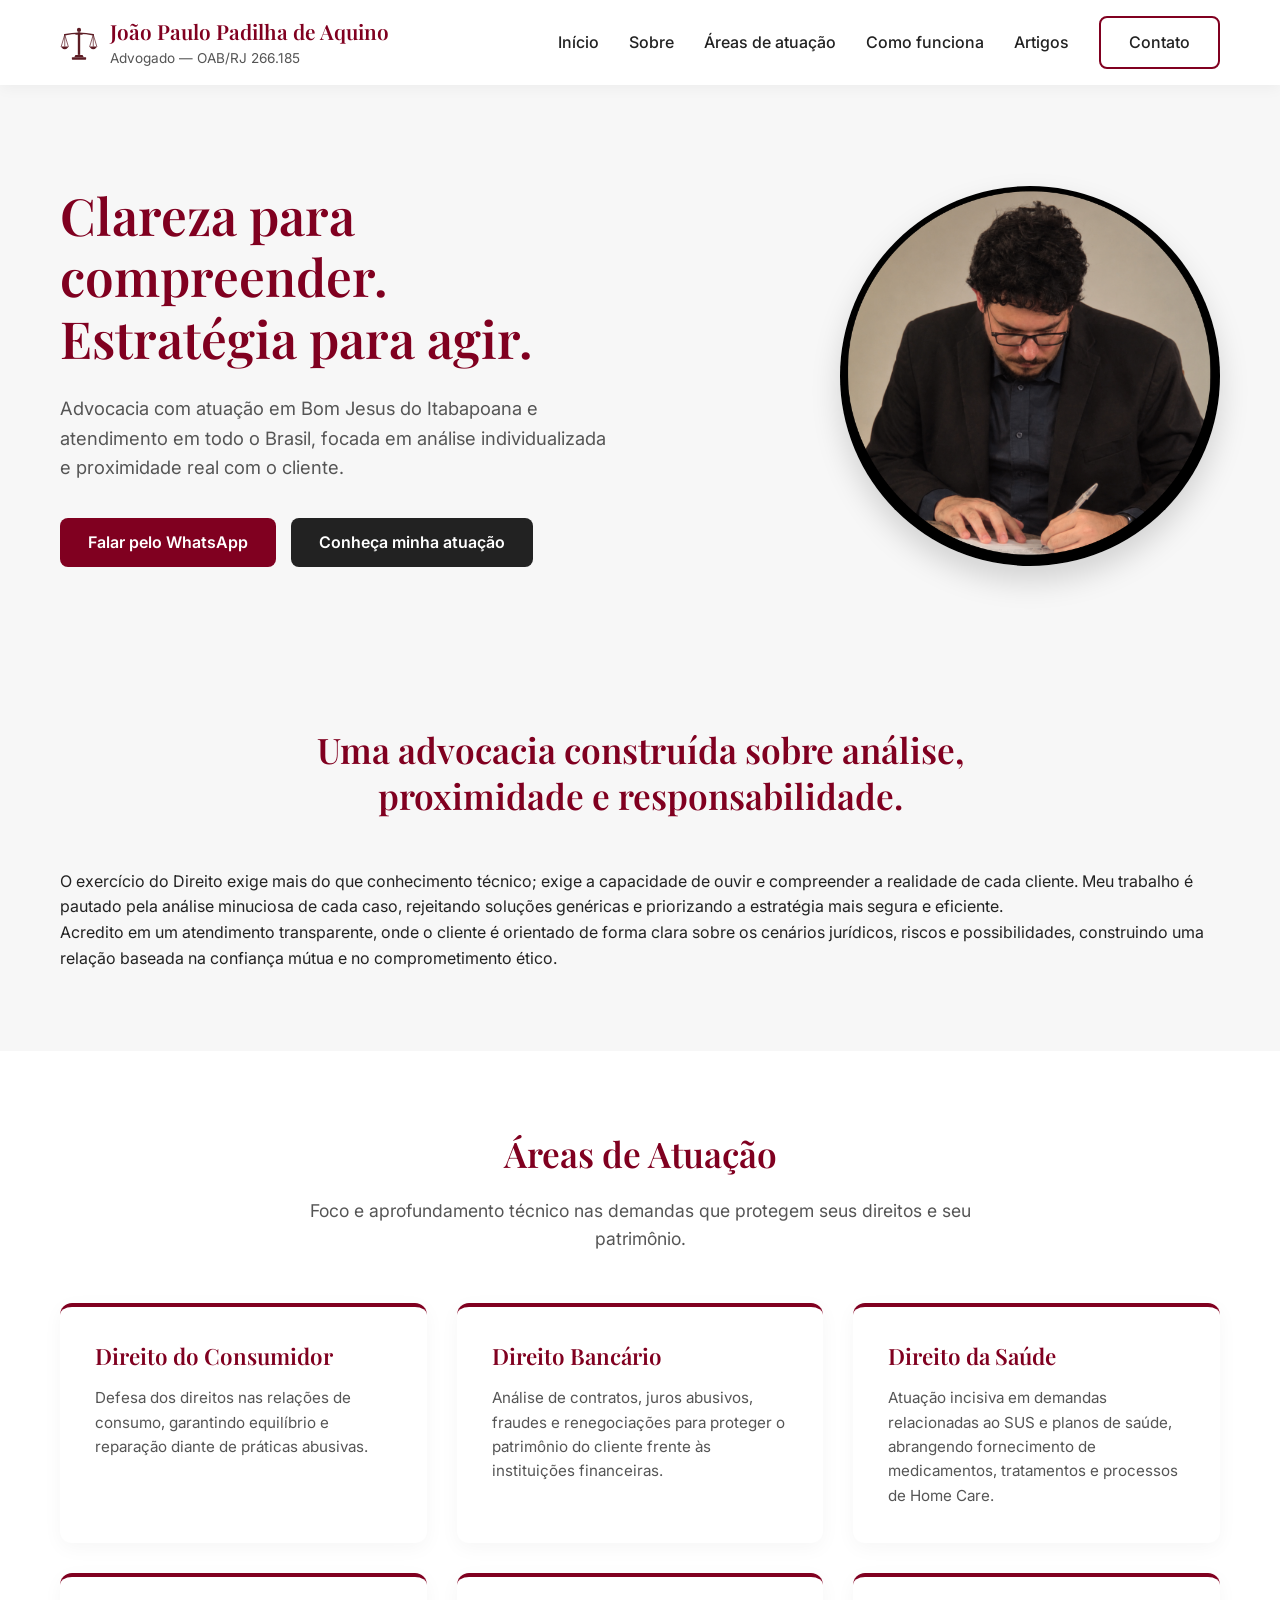
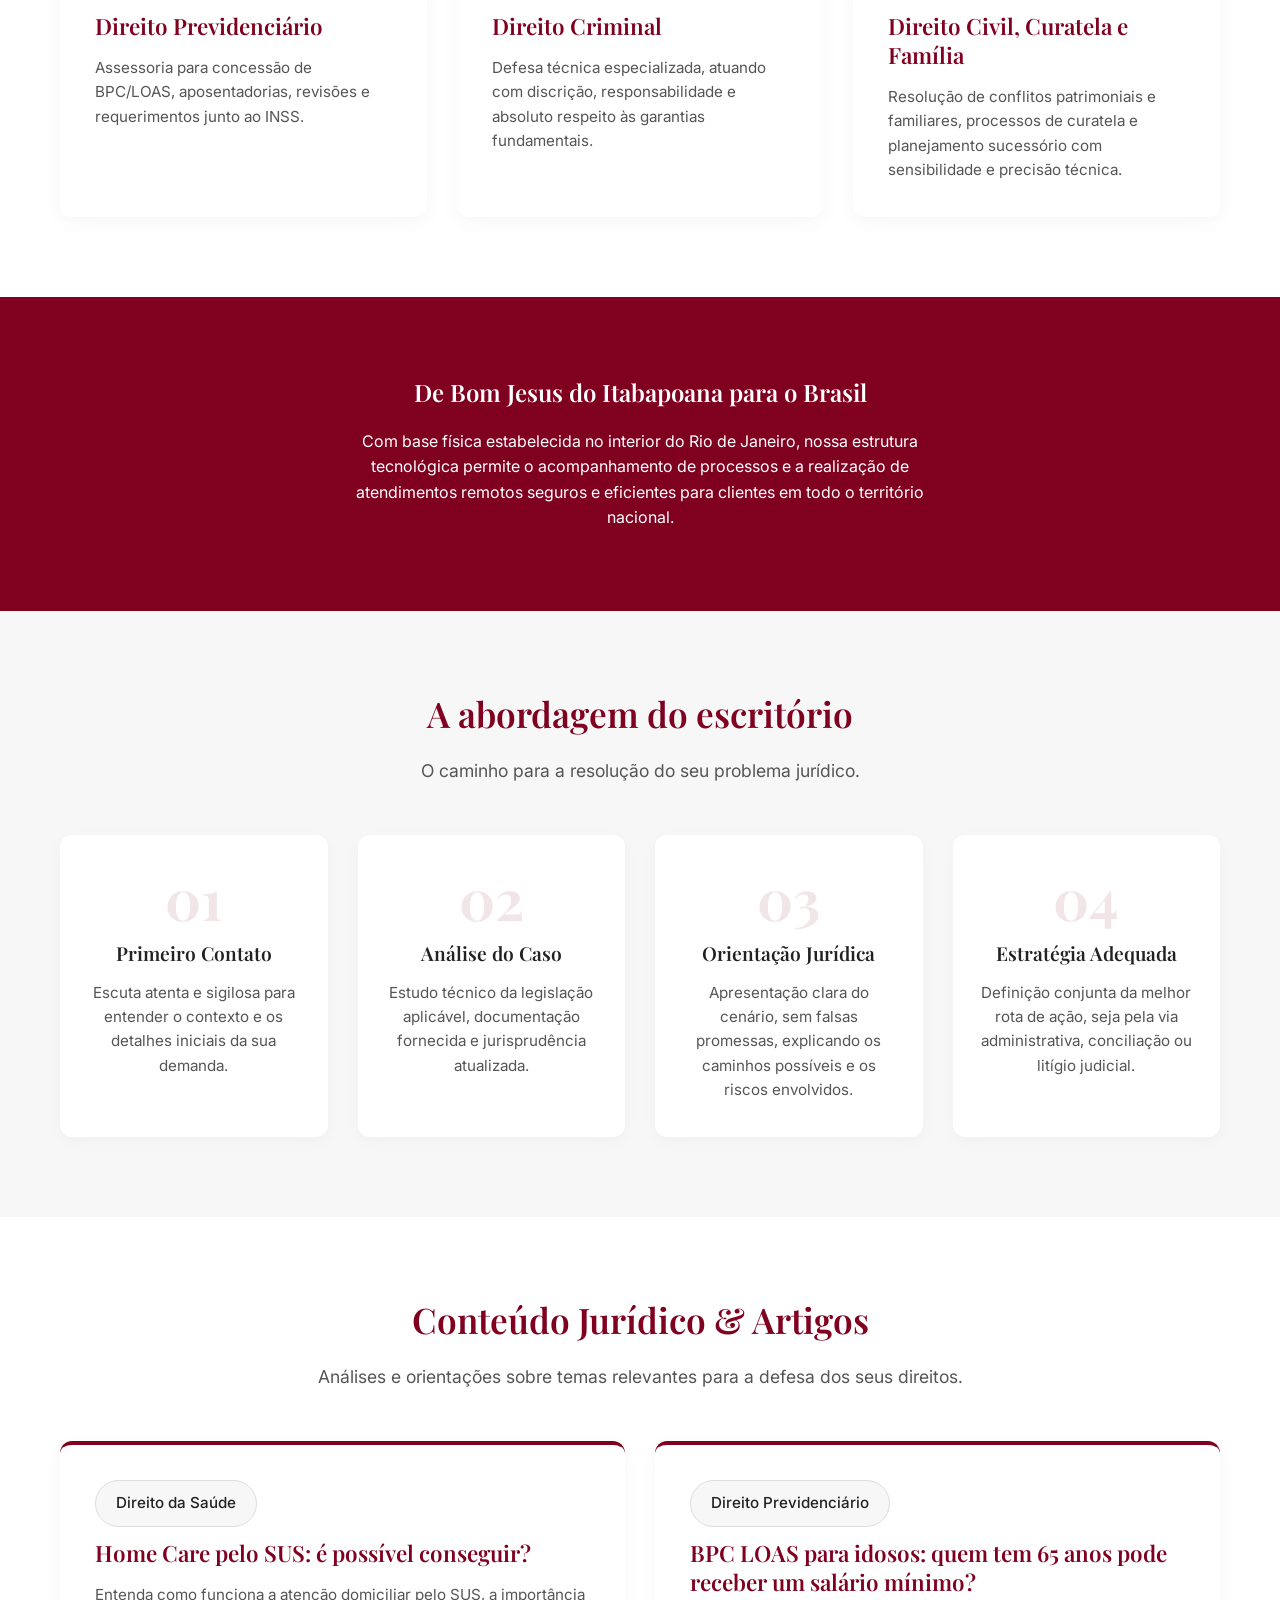
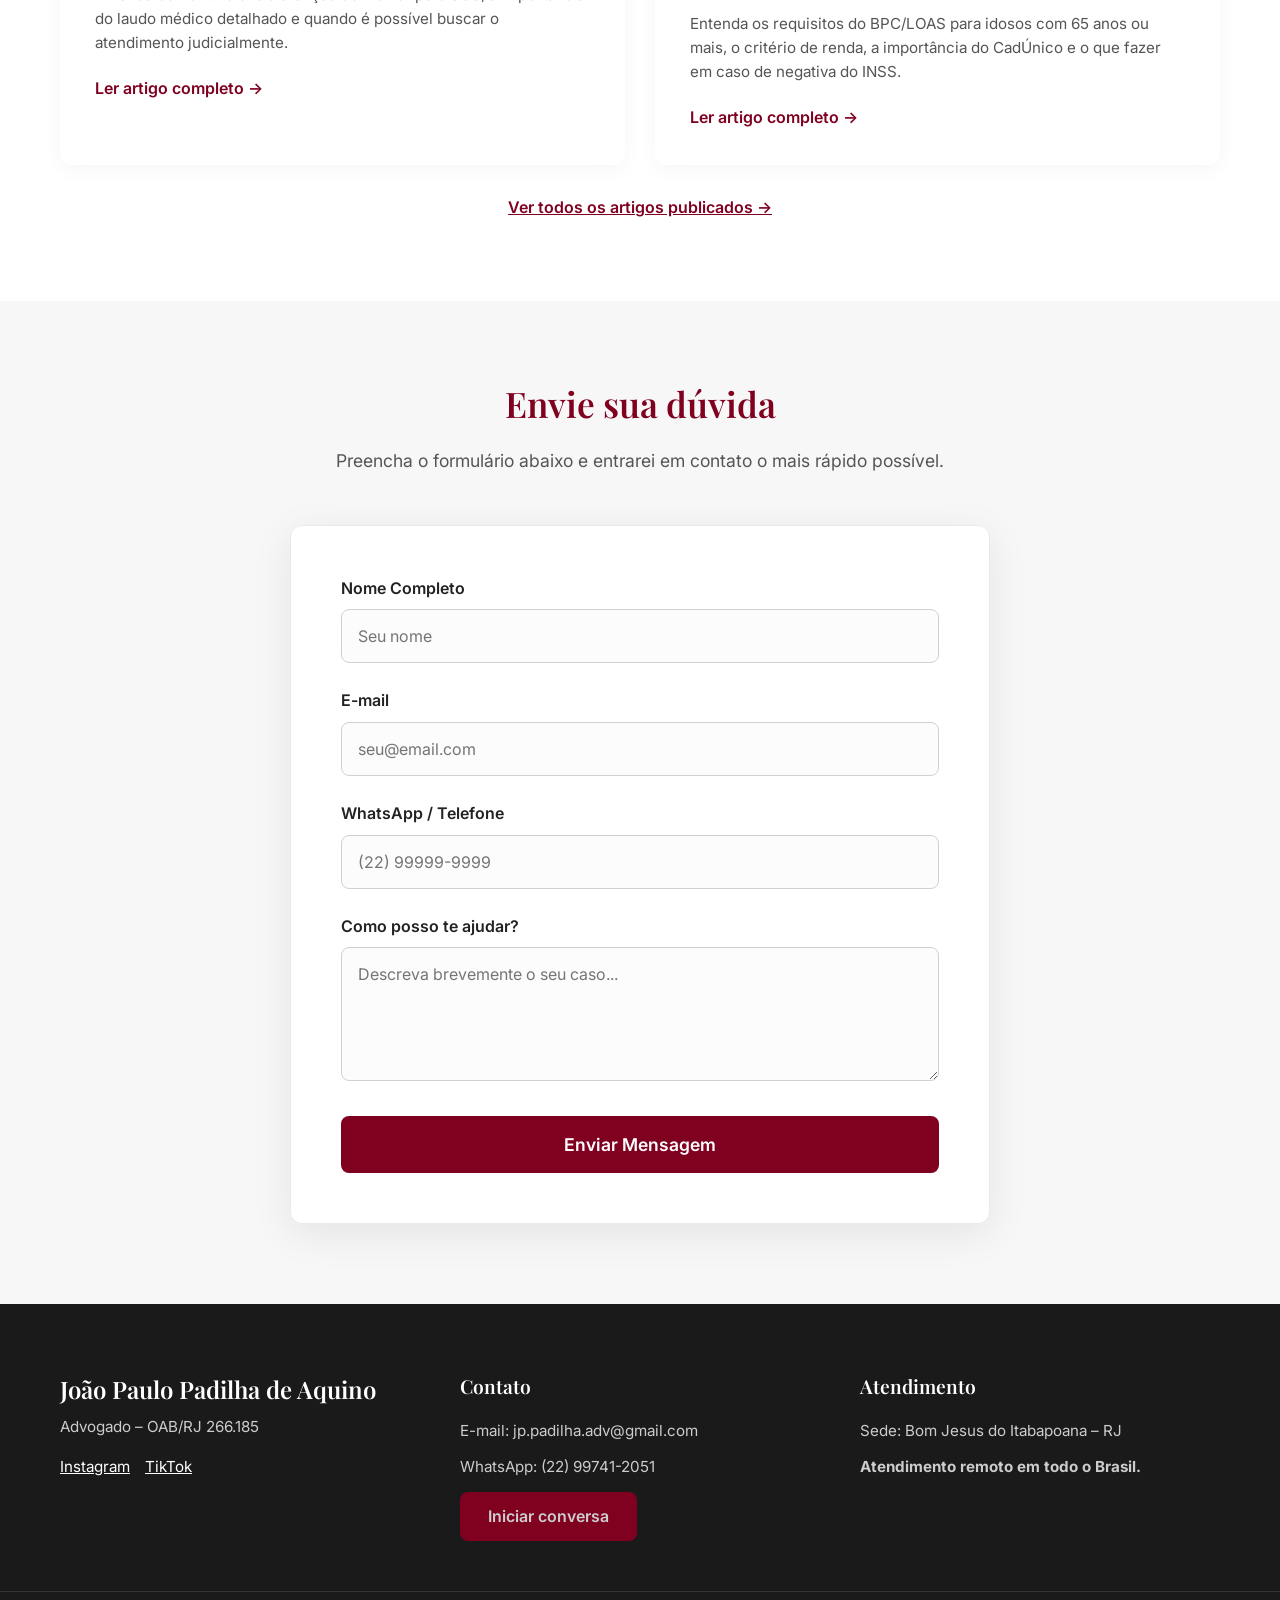
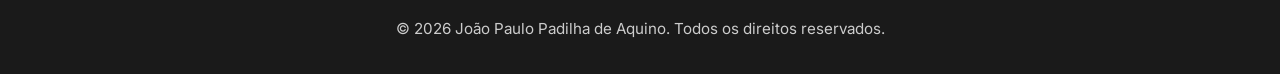
==== index.html @ f13b82f5 "Update index.html" ====
<!DOCTYPE html>
<html lang="pt-BR">
<head>
    <meta charset="UTF-8">
    <meta name="viewport" content="width=device-width, initial-scale=1.0">
    
    <!-- SEO Básico -->
    <title>João Paulo Padilha de Aquino | Advogado em Bom Jesus do Itabapoana - RJ</title>
    
    <!-- Favicon (O ícone da aba do navegador) -->
    <link rel="icon" type="image/svg+xml" href="assets/logo-balanca-svg.svg">
    
    <meta name="description" content="Advocacia especializada em Direito do Consumidor, Bancário, Saúde, Criminal, Previdenciário e Civil. Atendimento em Bom Jesus do Itabapoana e em todo o Brasil.">
    <meta name="keywords" content="advogado Bom Jesus do Itabapoana, advogado BPC LOAS, advogado direito bancário, advogado home care, advogado criminal">
    
    <!-- Open Graph (Redes Sociais e WhatsApp) -->
    <meta property="og:title" content="João Paulo Padilha de Aquino | Advocacia Estratégica">
    <meta property="og:description" content="Análise individualizada e atendimento próximo. Atuação presencial e remota em todo o Brasil.">
    <meta property="og:type" content="website">
    <meta property="og:url" content="https://joaopaulopadilha.adv.br/">
    
    <!-- Canonical -->
    <link rel="canonical" href="https://joaopaulopadilha.adv.br/">

    <!-- Fontes do Google -->
    <link rel="preconnect" href="https://fonts.googleapis.com">
    <link rel="preconnect" href="https://fonts.gstatic.com" crossorigin>
    <link href="https://fonts.googleapis.com/css2?family=Inter:wght@300;400;600&family=Playfair+Display:ital,wght@0,400;0,600;1,400&display=swap" rel="stylesheet">
    
    <!-- CSS -->
    <link rel="stylesheet" href="style.css">

    <!-- Schema.org para SEO Local/Profissional -->
    <script type="application/ld+json">
    {
      "@context": "https://schema.org",
      "@type": "LegalService",
      "name": "João Paulo Padilha de Aquino - Advogado",
      "image": "https://joaopaulopadilha.adv.br/assets/foto-perfil.png",
      "@id": "",
      "url": "https://joaopaulopadilha.adv.br",
      "telephone": "+5522997412051",
      "address": {
        "@type": "PostalAddress",
        "addressLocality": "Bom Jesus do Itabapoana",
        "addressRegion": "RJ",
        "addressCountry": "BR"
      }
    }
    </script>
</head>
<body>

    <!-- CABEÇALHO -->
    <header class="header">
        <div class="container header-content">
            <!-- Logotipo e Nome -->
            <div class="brand" style="display: flex; align-items: center; gap: 12px;">
                <img src="assets/logo-balanca-svg.svg" alt="Logotipo Balança da Justiça" width="38" height="38">
                <div style="display: flex; flex-direction: column;">
                    <span class="brand-name">João Paulo Padilha de Aquino</span>
                    <span class="brand-title">Advogado &mdash; OAB/RJ 266.185</span>
                </div>
            </div>
            
            <button class="menu-toggle" aria-label="Abrir menu">
                <span></span><span></span><span></span>
            </button>

            <nav class="nav-menu">
                <ul>
                    <li><a href="#inicio">Início</a></li>
                    <li><a href="#sobre">Sobre</a></li>
                    <li><a href="#atuacao">Áreas de atuação</a></li>
                    <li><a href="#como-ajudar">Como funciona</a></li>
                    <li><a href="#conteudo">Artigos</a></li>
                    <li><a href="#fale-conosco" class="btn-outline">Contato</a></li>
                </ul>
            </nav>
        </div>
    </header>

    <!-- HERO (Início) -->
    <section id="inicio" class="hero">
        <div class="container hero-container">
            <div class="hero-text">
                <h1>Clareza para compreender.<br>Estratégia para agir.</h1>
                <p>Advocacia com atuação em Bom Jesus do Itabapoana e atendimento em todo o Brasil, focada em análise individualizada e proximidade real com o cliente.</p>
                <div class="hero-buttons">
                    <a href="https://wa.me/5522997412051" target="_blank" class="btn-primary">Falar pelo WhatsApp</a>
                    <a href="#atuacao" class="btn-secondary">Conheça minha atuação</a>
                </div>
            </div>
            <div class="hero-image">
                <img src="assets/foto-perfil.png" alt="João Paulo Padilha de Aquino - Advogado" loading="lazy">
            </div>
        </div>
    </section>

    <!-- SOBRE -->
    <section id="sobre" class="section bg-light">
        <div class="container">
            <div class="section-header">
                <h2>Uma advocacia construída sobre análise, proximidade e responsabilidade.</h2>
            </div>
            <div class="sobre-content">
                <p>O exercício do Direito exige mais do que conhecimento técnico; exige a capacidade de ouvir e compreender a realidade de cada cliente. Meu trabalho é pautado pela análise minuciosa de cada caso, rejeitando soluções genéricas e priorizando a estratégia mais segura e eficiente.</p>
                <p>Acredito em um atendimento transparente, onde o cliente é orientado de forma clara sobre os cenários jurídicos, riscos e possibilidades, construindo uma relação baseada na confiança mútua e no comprometimento ético.</p>
            </div>
        </div>
    </section>

    <!-- ÁREAS DE ATUAÇÃO -->
    <section id="atuacao" class="section">
        <div class="container">
            <div class="section-header">
                <h2>Áreas de Atuação</h2>
                <p>Foco e aprofundamento técnico nas demandas que protegem seus direitos e seu patrimônio.</p>
            </div>
            <div class="grid-cards">
                <article class="card">
                    <h3>Direito do Consumidor</h3>
                    <p>Defesa dos direitos nas relações de consumo, garantindo equilíbrio e reparação diante de práticas abusivas.</p>
                </article>
                <article class="card">
                    <h3>Direito Bancário</h3>
                    <p>Análise de contratos, juros abusivos, fraudes e renegociações para proteger o patrimônio do cliente frente às instituições financeiras.</p>
                </article>
                <article class="card">
                    <h3>Direito da Saúde</h3>
                    <p>Atuação incisiva em demandas relacionadas ao SUS e planos de saúde, abrangendo fornecimento de medicamentos, tratamentos e processos de Home Care.</p>
                </article>
                <article class="card">
                    <h3>Direito Previdenciário</h3>
                    <p>Assessoria para concessão de BPC/LOAS, aposentadorias, revisões e requerimentos junto ao INSS.</p>
                </article>
                <article class="card">
                    <h3>Direito Criminal</h3>
                    <p>Defesa técnica especializada, atuando com discrição, responsabilidade e absoluto respeito às garantias fundamentais.</p>
                </article>
                <article class="card">
                    <h3>Direito Civil, Curatela e Família</h3>
                    <p>Resolução de conflitos patrimoniais e familiares, processos de curatela e planejamento sucessório com sensibilidade e precisão técnica.</p>
                </article>
            </div>
        </div>
    </section>

    <!-- ATUAÇÃO REGIONAL -->
    <section id="regional" class="section bg-burgundy text-white">
        <div class="container text-center">
            <h2 class="font-serif">De Bom Jesus do Itabapoana para o Brasil</h2>
            <p class="max-w-600">Com base física estabelecida no interior do Rio de Janeiro, nossa estrutura tecnológica permite o acompanhamento de processos e a realização de atendimentos remotos seguros e eficientes para clientes em todo o território nacional.</p>
        </div>
    </section>

    <!-- COMO POSSO AJUDAR -->
    <section id="como-ajudar" class="section bg-light">
        <div class="container">
            <div class="section-header">
                <h2>A abordagem do escritório</h2>
                <p>O caminho para a resolução do seu problema jurídico.</p>
            </div>
            <div class="timeline">
                <div class="step">
                    <span class="step-num">01</span>
                    <h4>Primeiro Contato</h4>
                    <p>Escuta atenta e sigilosa para entender o contexto e os detalhes iniciais da sua demanda.</p>
                </div>
                <div class="step">
                    <span class="step-num">02</span>
                    <h4>Análise do Caso</h4>
                    <p>Estudo técnico da legislação aplicável, documentação fornecida e jurisprudência atualizada.</p>
                </div>
                <div class="step">
                    <span class="step-num">03</span>
                    <h4>Orientação Jurídica</h4>
                    <p>Apresentação clara do cenário, sem falsas promessas, explicando os caminhos possíveis e os riscos envolvidos.</p>
                </div>
                <div class="step">
                    <span class="step-num">04</span>
                    <h4>Estratégia Adequada</h4>
                    <p>Definição conjunta da melhor rota de ação, seja pela via administrativa, conciliação ou litígio judicial.</p>
                </div>
            </div>
        </div>
    </section>

    <!-- CONTEÚDO JURÍDICO / ARTIGOS -->
    <section id="conteudo" class="section">
        <div class="container">
            <div class="section-header">
                <h2>Conteúdo Jurídico & Artigos</h2>
                <p>Análises e orientações sobre temas relevantes para a defesa dos seus direitos.</p>
            </div>
            
            <div class="grid-cards" style="margin-bottom: 30px;">
                <!-- Artigo Home Care -->
                <article class="card">
                    <span class="tag" style="display: inline-block; margin-bottom: 12px; background-color: var(--bg-light);">Direito da Saúde</span>
                    <h3>Home Care pelo SUS: é possível conseguir?</h3>
                    <p>Entenda como funciona a atenção domiciliar pelo SUS, a importância do laudo médico detalhado e quando é possível buscar o atendimento judicialmente.</p>
                    <a href="artigos/artigo-home-care.html" style="display: inline-block; margin-top: 20px; color: var(--primary); font-weight: 600;">Ler artigo completo &rarr;</a>
                </article>

                <!-- Artigo BPC/LOAS -->
                <article class="card">
                    <span class="tag" style="display: inline-block; margin-bottom: 12px; background-color: var(--bg-light);">Direito Previdenciário</span>
                    <h3>BPC LOAS para idosos: quem tem 65 anos pode receber um salário mínimo?</h3>
                    <p>Entenda os requisitos do BPC/LOAS para idosos com 65 anos ou mais, o critério de renda, a importância do CadÚnico e o que fazer em caso de negativa do INSS.</p>
                    <a href="artigos/bpc-loas-idosos.html" style="display: inline-block; margin-top: 20px; color: var(--primary); font-weight: 600;">Ler artigo completo &rarr;</a>
                </article>
            </div>

            <!-- Link Pequeno para Ver Todos os Artigos -->
            <div style="text-align: center;">
                <a href="artigos/todos-os-artigos.html" style="color: var(--primary); font-weight: 600; font-size: 1rem; text-decoration: underline;">Ver todos os artigos publicados &rarr;</a>
            </div>
        </div>
    </section>

    <!-- FORMULÁRIO DE CONTATO -->
    <section id="fale-conosco" class="section bg-light">
        <div class="container">
            <div class="section-header">
                <h2>Envie sua dúvida</h2>
                <p>Preencha o formulário abaixo e entrarei em contato o mais rápido possível.</p>
            </div>
            
            <div class="form-container">
                <!-- O FormSubmit envia direto para o seu e-mail -->
                <form action="https://formsubmit.co/jp.padilha.adv@gmail.com" method="POST" class="contact-form">
                    
                    <!-- Configurações ocultas do FormSubmit -->
                    <input type="hidden" name="_captcha" value="false">
                    <input type="hidden" name="_next" value="https://joaopaulopadilha.adv.br/">
                    <input type="hidden" name="_subject" value="Novo contato pelo site!">
                    
                    <div class="form-group">
                        <label for="nome">Nome Completo</label>
                        <input type="text" id="nome" name="Nome" placeholder="Seu nome" required>
                    </div>

                    <div class="form-group">
                        <label for="email">E-mail</label>
                        <input type="email" id="email" name="Email" placeholder="seu@email.com" required>
                    </div>

                    <div class="form-group">
                        <label for="telefone">WhatsApp / Telefone</label>
                        <input type="tel" id="telefone" name="Telefone" placeholder="(22) 99999-9999" required>
                    </div>

                    <div class="form-group">
                        <label for="mensagem">Como posso te ajudar?</label>
                        <textarea id="mensagem" name="Mensagem" rows="5" placeholder="Descreva brevemente o seu caso..." required></textarea>
                    </div>

                    <button type="submit" class="btn-primary" style="width: 100%; text-align: center; justify-content: center;">Enviar Mensagem</button>
                </form>
            </div>
        </div>
    </section>

    <!-- FOOTER / CONTATO -->
    <footer id="contato" class="footer">
        <div class="container footer-grid">
            <div class="footer-brand">
                <h3 class="font-serif">João Paulo Padilha de Aquino</h3>
                <p>Advogado – OAB/RJ 266.185</p>
                <!-- Redes Sociais no Rodapé -->
                <div style="display: flex; gap: 15px; margin-top: 15px;">
                    <a href="https://www.instagram.com/jp.padilha.advogado/" target="_blank" style="color: inherit; text-decoration: underline; font-size: 0.95rem;">Instagram</a>
                    <a href="https://www.tiktok.com/@drjppadilha" target="_blank" style="color: inherit; text-decoration: underline; font-size: 0.95rem;">TikTok</a>
                </div>
            </div>
            <div class="footer-contact">
                <h4>Contato</h4>
                <p>E-mail: <a href="mailto:jp.padilha.adv@gmail.com">jp.padilha.adv@gmail.com</a></p>
                <p>WhatsApp: <a href="https://wa.me/5522997412051" target="_blank">(22) 99741-2051</a></p>
                <a href="https://wa.me/5522997412051" target="_blank" class="btn-primary mt-2">Iniciar conversa</a>
            </div>
            <div class="footer-location">
                <h4>Atendimento</h4>
                <p>Sede: Bom Jesus do Itabapoana – RJ</p>
                <p><strong>Atendimento remoto em todo o Brasil.</strong></p>
            </div>
        </div>
        <div class="footer-bottom">
            <p>&copy; <span id="year"></span> João Paulo Padilha de Aquino. Todos os direitos reservados.</p>
        </div>
    </footer>

    <!-- Arquivo JavaScript -->
    <script src="script.js"></script>
</body>
</html>
---- style.css ----
/* =========================================
   VARIÁVEIS DE CORES E FONTES
   ========================================= */
:root {
    --primary: #800020; /* Bordô / Vinho */
    --primary-hover: #5e0017;
    --text-dark: #222222;
    --text-light: #555555;
    --bg-light: #f7f7f7;
    --white: #ffffff;
    --font-sans: 'Inter', sans-serif;
    --font-serif: 'Playfair Display', serif;
}

/* =========================================
   RESET E CONFIGURAÇÕES GERAIS
   ========================================= */
* {
    margin: 0;
    padding: 0;
    box-sizing: border-box;
}

html {
    scroll-behavior: smooth;
}

body {
    font-family: var(--font-sans);
    color: var(--text-dark);
    line-height: 1.6;
    background-color: var(--white);
}

a {
    text-decoration: none;
    color: inherit;
    transition: all 0.3s ease;
}

ul {
    list-style: none;
}

img {
    max-width: 100%;
    height: auto;
    display: block;
}

/* =========================================
   CLASSES UTILITÁRIAS
   ========================================= */
.container {
    max-width: 1200px;
    margin: 0 auto;
    padding: 0 20px;
}

.section {
    padding: 80px 0;
}

.bg-light {
    background-color: var(--bg-light);
}

.bg-burgundy {
    background-color: var(--primary);
    color: var(--white);
}

.text-center {
    text-align: center;
}

.max-w-600 {
    max-width: 600px;
    margin: 0 auto;
}

.font-serif {
    font-family: var(--font-serif);
}

/* =========================================
   TIPOGRAFIA
   ========================================= */
h1, h2, h3, h4 {
    font-family: var(--font-serif);
    font-weight: 600;
    color: var(--text-dark);
    margin-bottom: 20px;
    line-height: 1.3;
}

.bg-burgundy h2 {
    color: var(--white);
}

.section-header {
    text-align: center;
    margin-bottom: 50px;
    max-width: 700px;
    margin-left: auto;
    margin-right: auto;
}

.section-header h2 {
    font-size: 2.2rem;
    color: var(--primary);
}

.section-header p {
    color: var(--text-light);
    font-size: 1.1rem;
}

/* =========================================
   BOTÕES
   ========================================= */
.btn-primary, .btn-secondary, .btn-outline {
    display: inline-flex;
    align-items: center;
    justify-content: center;
    padding: 12px 28px;
    border-radius: 8px;
    font-family: var(--font-sans);
    font-weight: 600;
    font-size: 1rem;
    cursor: pointer;
    border: none;
    transition: background-color 0.3s, transform 0.2s;
}

.btn-primary {
    background-color: var(--primary);
    color: var(--white);
}

.btn-primary:hover {
    background-color: var(--primary-hover);
    transform: translateY(-2px);
    color: var(--white);
}

.btn-secondary {
    background-color: var(--text-dark);
    color: var(--white);
}

.btn-secondary:hover {
    background-color: #000;
    transform: translateY(-2px);
    color: var(--white);
}

.btn-outline {
    border: 2px solid var(--primary);
    color: var(--primary);
    background: transparent;
}

.btn-outline:hover {
    background-color: var(--primary);
    color: var(--white);
}

/* =========================================
   CABEÇALHO E NAVEGAÇÃO
   ========================================= */
.header {
    position: sticky;
    top: 0;
    background: var(--white);
    box-shadow: 0 2px 15px rgba(0,0,0,0.05);
    z-index: 1000;
    padding: 15px 0;
}

.header-content {
    display: flex;
    justify-content: space-between;
    align-items: center;
}

.brand-name {
    font-family: var(--font-serif);
    font-weight: 600;
    font-size: 1.3rem;
    color: var(--primary);
}

.brand-title {
    font-size: 0.85rem;
    color: var(--text-light);
}

.nav-menu ul {
    display: flex;
    gap: 30px;
    align-items: center;
}

.nav-menu a {
    font-weight: 500;
    font-size: 1rem;
    color: var(--text-dark);
}

.nav-menu a:hover {
    color: var(--primary);
}

.menu-toggle {
    display: none;
    background: none;
    border: none;
    cursor: pointer;
    width: 30px;
    height: 22px;
    position: relative;
}

.menu-toggle span {
    display: block;
    height: 2px;
    background-color: var(--primary);
    margin-bottom: 6px;
    border-radius: 2px;
    transition: 0.3s;
}

/* =========================================
   HERO (INÍCIO)
   ========================================= */
.hero {
    padding: 100px 0 80px;
    background-color: var(--bg-light);
}

.hero-container {
    display: flex;
    align-items: center;
    justify-content: space-between;
    gap: 60px;
}

.hero-text {
    flex: 1;
}

.hero-text h1 {
    font-size: 3.2rem;
    line-height: 1.2;
    color: var(--primary);
    margin-bottom: 25px;
}

.hero-text p {
    font-size: 1.15rem;
    color: var(--text-light);
    margin-bottom: 35px;
}

.hero-buttons {
    display: flex;
    gap: 15px;
}

.hero-image {
    flex: 1;
    display: flex;
    justify-content: flex-end;
}

/* CORREÇÃO DEFINITIVA DA IMAGEM REDONDA E SEM FUNDO */
.hero-image img {
    width: 380px;
    height: 380px;
    object-fit: cover;
    border-radius: 50%;
    box-shadow: 0 15px 30px rgba(0,0,0,0.15);
    background-color: transparent;
}

/* =========================================
   ÁREAS DE ATUAÇÃO (CARDS)
   ========================================= */
.grid-cards {
    display: grid;
    grid-template-columns: repeat(auto-fit, minmax(320px, 1fr));
    gap: 30px;
}

.card {
    background: var(--white);
    padding: 35px;
    border-radius: 12px;
    box-shadow: 0 5px 20px rgba(0,0,0,0.04);
    border-top: 4px solid var(--primary);
    transition: transform 0.3s ease, box-shadow 0.3s ease;
}

.card:hover {
    transform: translateY(-8px);
    box-shadow: 0 10px 30px rgba(0,0,0,0.08);
}

.card h3 {
    color: var(--primary);
    font-size: 1.4rem;
    margin-bottom: 15px;
}

.card p {
    color: var(--text-light);
    font-size: 0.95rem;
}

/* =========================================
   COMO POSSO AJUDAR (TIMELINE)
   ========================================= */
.timeline {
    display: grid;
    grid-template-columns: repeat(auto-fit, minmax(240px, 1fr));
    gap: 30px;
}

.step {
    background: var(--white);
    padding: 35px 25px;
    border-radius: 12px;
    box-shadow: 0 4px 15px rgba(0,0,0,0.03);
    text-align: center;
}

.step-num {
    display: block;
    font-family: var(--font-serif);
    font-size: 3.5rem;
    color: rgba(128, 0, 32, 0.1); 
    font-weight: 700;
    margin-bottom: 15px;
    line-height: 1;
}

.step h4 {
    font-size: 1.2rem;
    margin-bottom: 15px;
    color: var(--text-dark);
}

.step p {
    font-size: 0.95rem;
    color: var(--text-light);
}

/* =========================================
   CONTEÚDO (TAGS)
   ========================================= */
.tags-container {
    display: flex;
    flex-wrap: wrap;
    gap: 15px;
    justify-content: center;
}

.tag {
    background: var(--bg-light);
    border: 1px solid #ddd;
    padding: 10px 20px;
    border-radius: 30px;
    font-size: 0.95rem;
    font-weight: 500;
    color: var(--text-dark);
}

/* =========================================
   FORMULÁRIO DE CONTATO (O NOVO QUADRO)
   ========================================= */
#fale-conosco {
    padding: 80px 0;
    background-color: var(--bg-light);
    display: block;
}

.form-container {
    width: 100%;
    max-width: 700px; 
    margin: 0 auto; 
    background-color: var(--white); 
    padding: 50px; 
    border-radius: 12px; 
    box-shadow: 0 10px 40px rgba(0, 0, 0, 0.08); 
    border: 1px solid #eaeaea; 
}

.contact-form {
    display: flex;
    flex-direction: column;
    gap: 25px; 
    width: 100%;
}

.form-group {
    display: flex;
    flex-direction: column;
    gap: 8px;
    text-align: left; 
}

.form-group label {
    font-weight: 600;
    color: var(--text-dark);
    font-size: 1rem;
}

.form-group input,
.form-group textarea {
    width: 100%; 
    box-sizing: border-box; 
    padding: 16px; 
    border: 1px solid #d1d1d1;
    border-radius: 8px;
    font-family: var(--font-sans);
    font-size: 1rem;
    background-color: #fcfcfc;
    transition: all 0.3s ease;
}

.form-group input:focus,
.form-group textarea:focus {
    outline: none;
    border-color: var(--primary); 
    background-color: var(--white);
    box-shadow: 0 0 0 4px rgba(128, 0, 32, 0.1);
}

.contact-form button[type="submit"] {
    width: 100%;
    cursor: pointer;
    border: none;
    font-size: 1.1rem;
    font-weight: 600;
    padding: 18px;
    border-radius: 8px;
    background-color: var(--primary);
    color: var(--white);
    margin-top: 10px;
    transition: background-color 0.3s;
}

.contact-form button[type="submit"]:hover {
    background-color: var(--primary-hover); 
}

/* =========================================
   RODAPÉ (FOOTER)
   ========================================= */
.footer {
    background-color: #1a1a1a;
    color: #ffffff;
    padding: 70px 0 20px;
}

.footer-grid {
    display: grid;
    grid-template-columns: repeat(auto-fit, minmax(250px, 1fr));
    gap: 40px;
    margin-bottom: 50px;
}

.footer-brand h3 {
    color: var(--white);
    font-size: 1.5rem;
    margin-bottom: 10px;
}

.footer-brand p {
    color: #aaaaaa;
}

.footer h4 {
    color: var(--white);
    margin-bottom: 20px;
    font-size: 1.2rem;
}

.footer p {
    color: #cccccc;
    margin-bottom: 12px;
    font-size: 0.95rem;
}

.footer a {
    color: #cccccc;
}

.footer a:hover {
    color: var(--white);
    text-decoration: underline;
}

.footer-bottom {
    text-align: center;
    border-top: 1px solid #333333;
    padding-top: 25px;
    color: #888888;
    font-size: 0.9rem;
}

/* =========================================
   RESPONSIVIDADE (CELULARES E TABLETS)
   ========================================= */
@media (max-width: 992px) {
    .hero-container {
        flex-direction: column;
        text-align: center;
        gap: 40px;
    }

    .hero-text h1 {
        font-size: 2.5rem;
    }

    .hero-buttons {
        justify-content: center;
    }

    .hero-image {
        justify-content: center;
    }
}

@media (max-width: 768px) {
    .menu-toggle {
        display: block; 
    }

    .nav-menu {
        display: none; 
    }

    .nav-menu.active {
        display: block;
        position: absolute;
        top: 100%;
        left: 0;
        width: 100%;
        background: var(--white);
        padding: 20px;
        box-shadow: 0 5px 15px rgba(0,0,0,0.1);
    }

    .nav-menu.active ul {
        flex-direction: column;
        align-items: flex-start;
        gap: 15px;
    }

    .hero-buttons {
        flex-direction: column;
        width: 100%;
    }

    .hero-buttons a {
        width: 100%;
    }

    .section {
        padding: 60px 0;
    }

    .form-container {
        padding: 30px 20px; 
    }
}
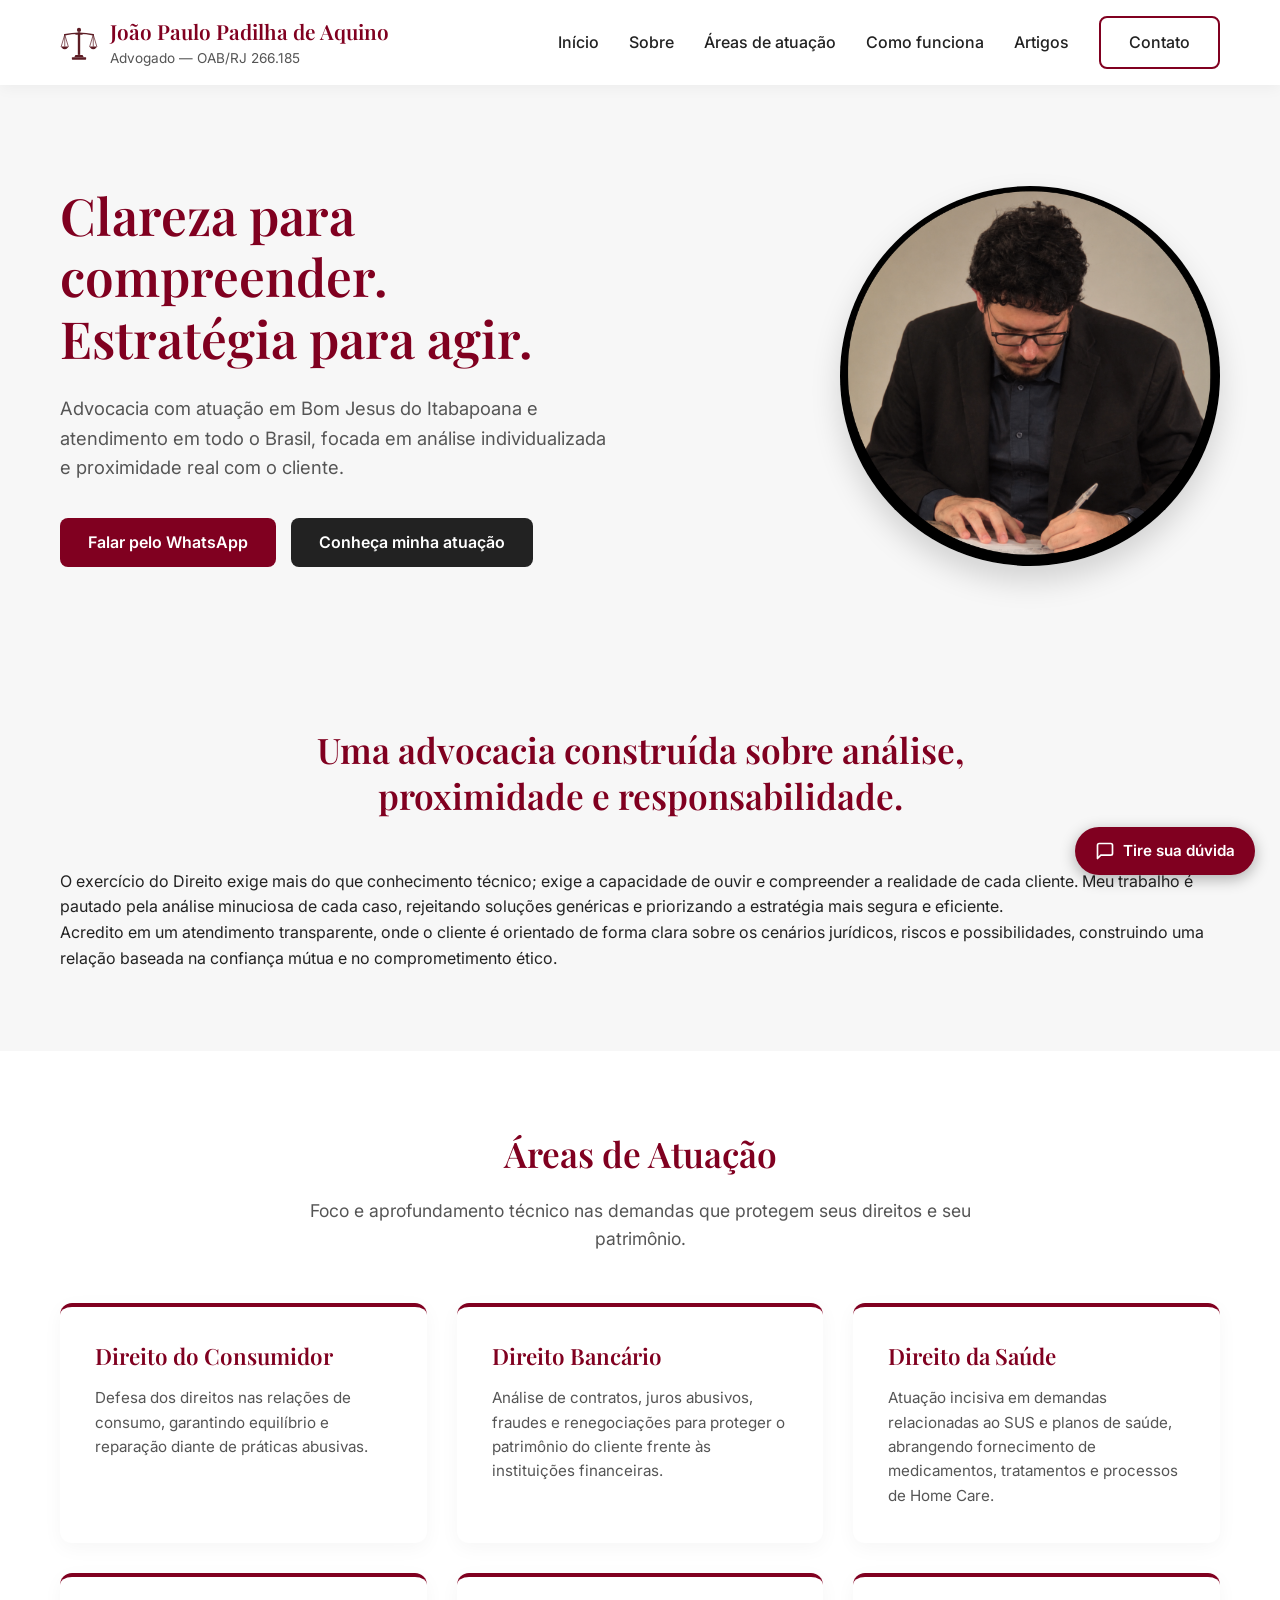
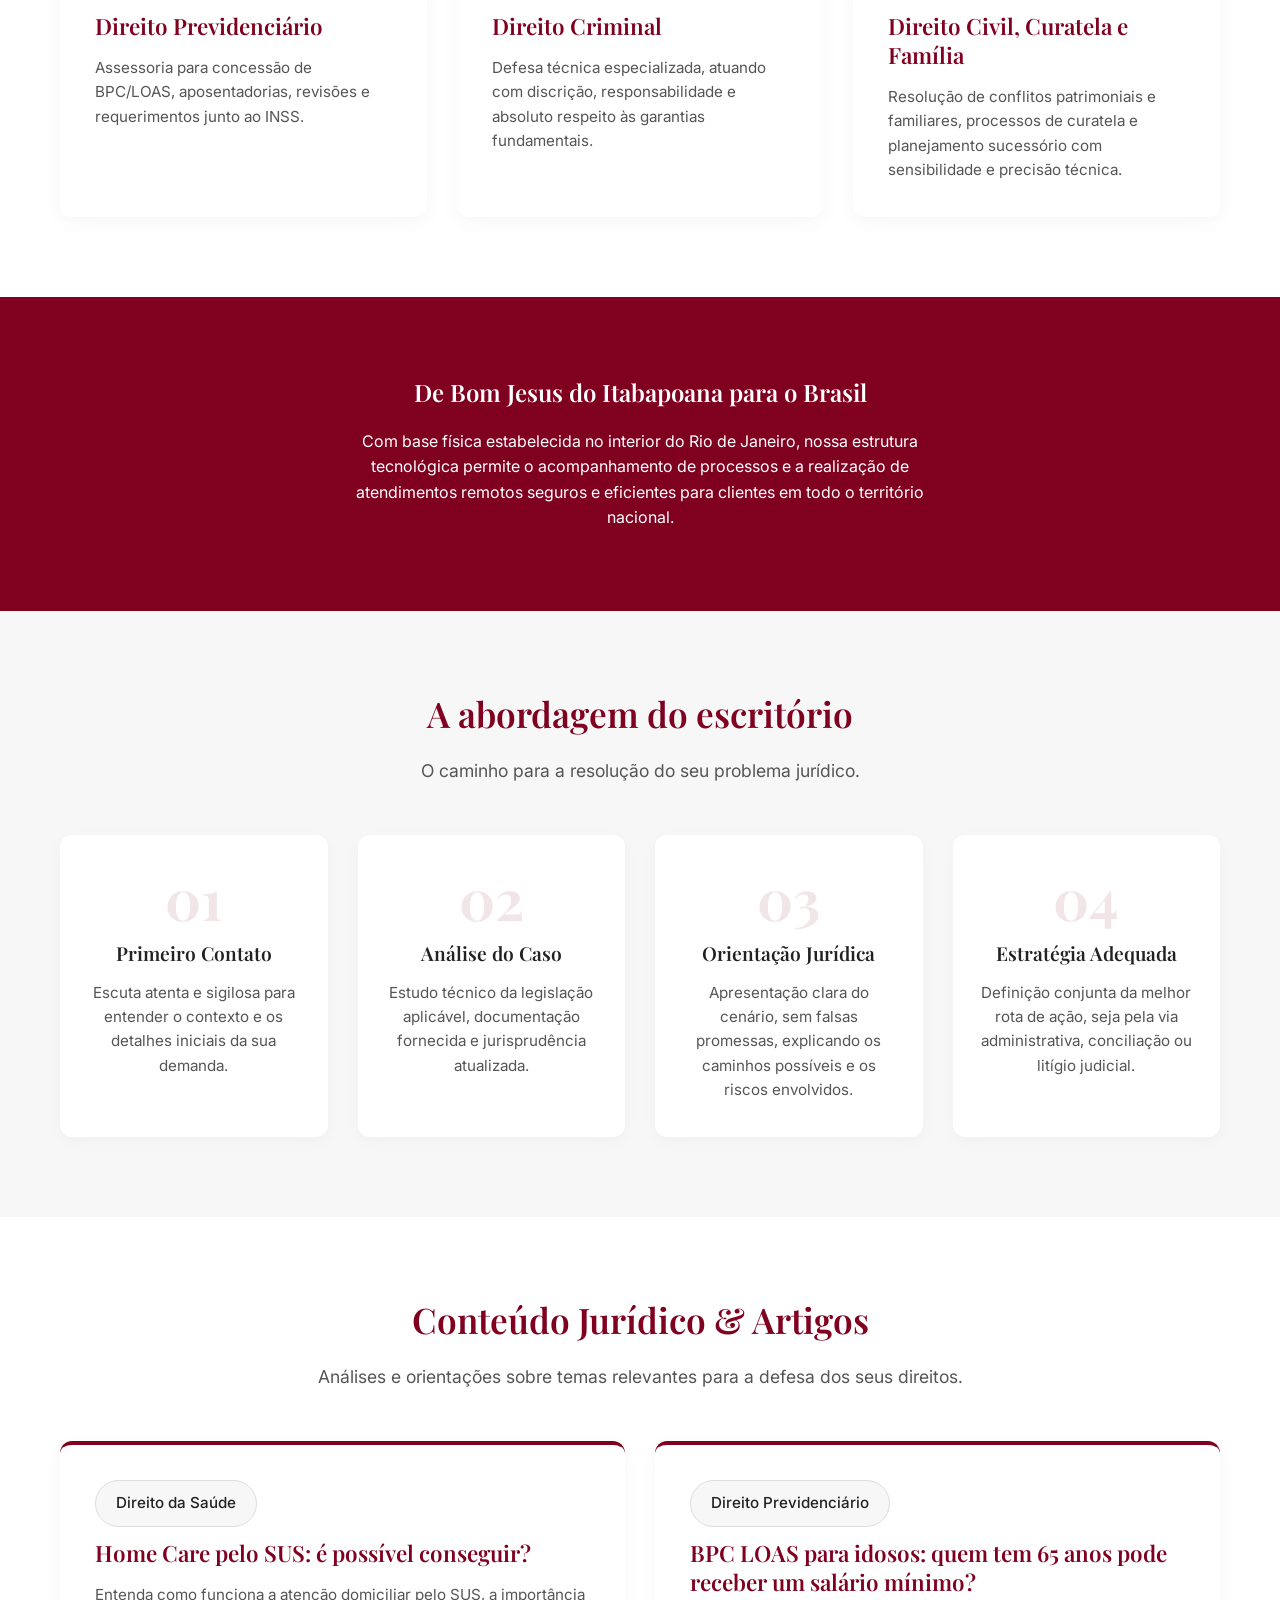
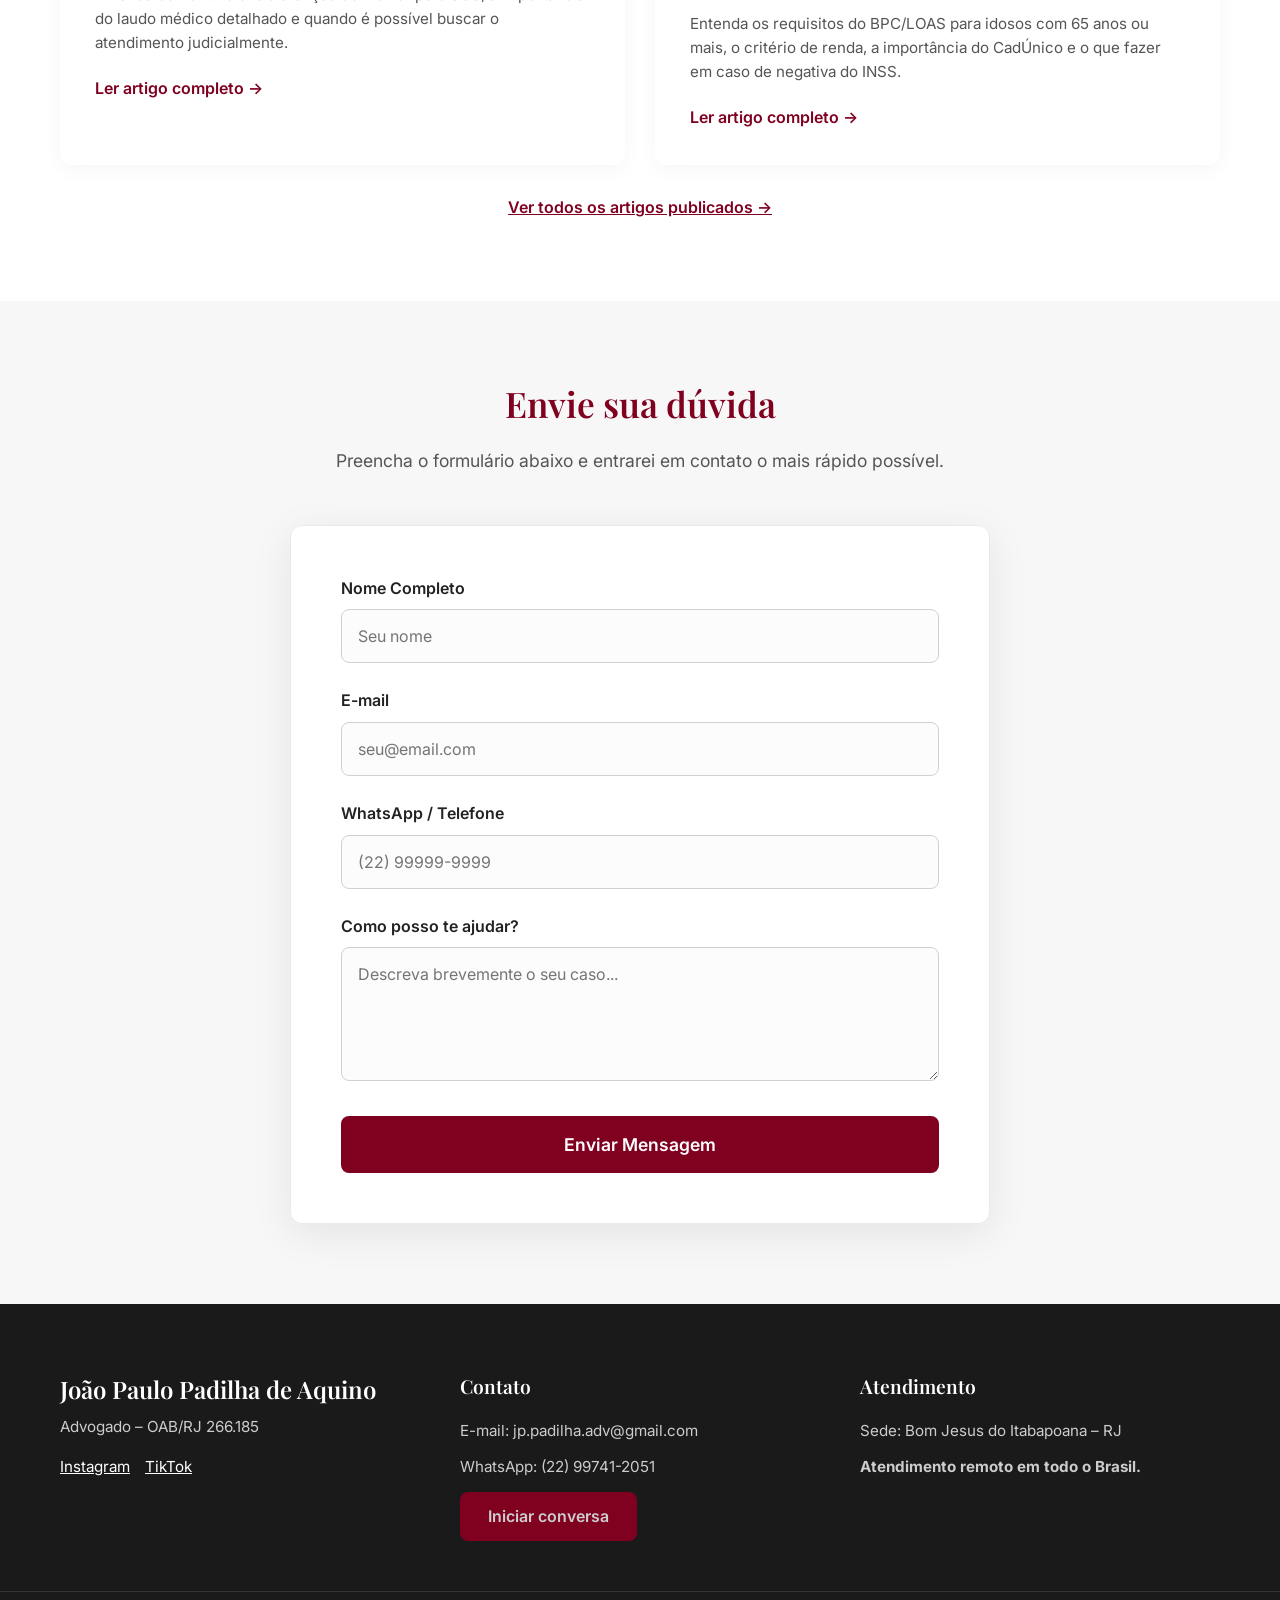
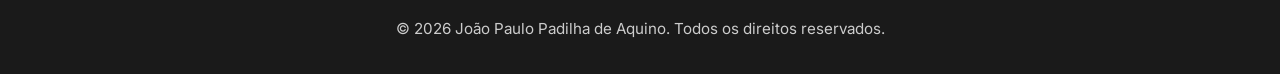
==== commit 37b73b6d: "Update index.html" ====
--- a/index.html
+++ b/index.html
@@ -291,6 +291,14 @@
         </div>
     </footer>
 
+    <!-- BOTÃO FLUTUANTE "Tire sua dúvida" -->
+    <a href="#fale-conosco" aria-label="Tire sua dúvida" style="position: fixed; bottom: 25px; right: 25px; background-color: var(--primary); color: white; padding: 12px 20px; border-radius: 50px; display: flex; align-items: center; gap: 8px; font-family: 'Inter', sans-serif; font-size: 0.95rem; font-weight: 600; box-shadow: 0 4px 15px rgba(0,0,0,0.3); z-index: 9999; text-decoration: none; transition: transform 0.3s ease;">
+        <svg viewBox="0 0 24 24" width="20" height="20" fill="none" stroke="currentColor" stroke-width="2" stroke-linecap="round" stroke-linejoin="round">
+            <path d="M21 15a2 2 0 0 1-2 2H7l-4 4V5a2 2 0 0 1 2-2h14a2 2 0 0 1 2 2z"></path>
+        </svg>
+        <span>Tire sua dúvida</span>
+    </a>
+
     <!-- Arquivo JavaScript -->
     <script src="script.js"></script>
 </body>
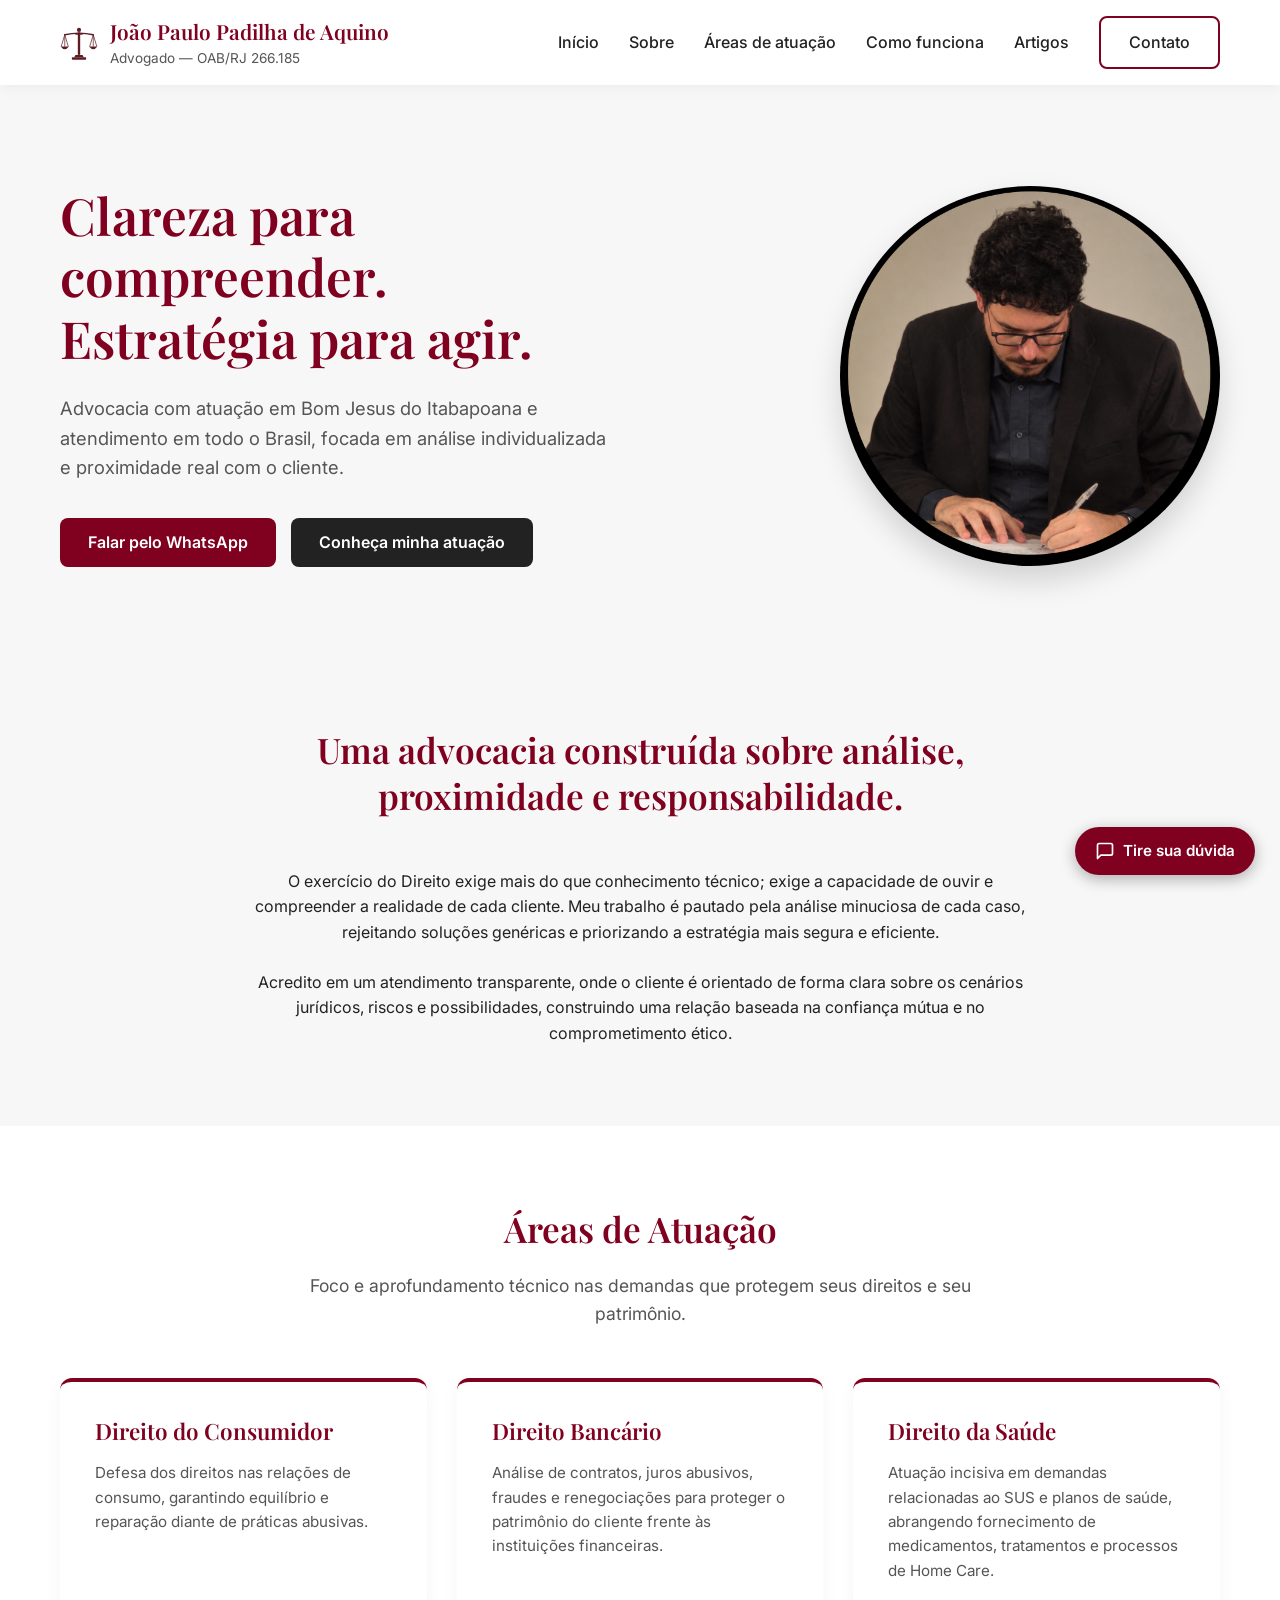
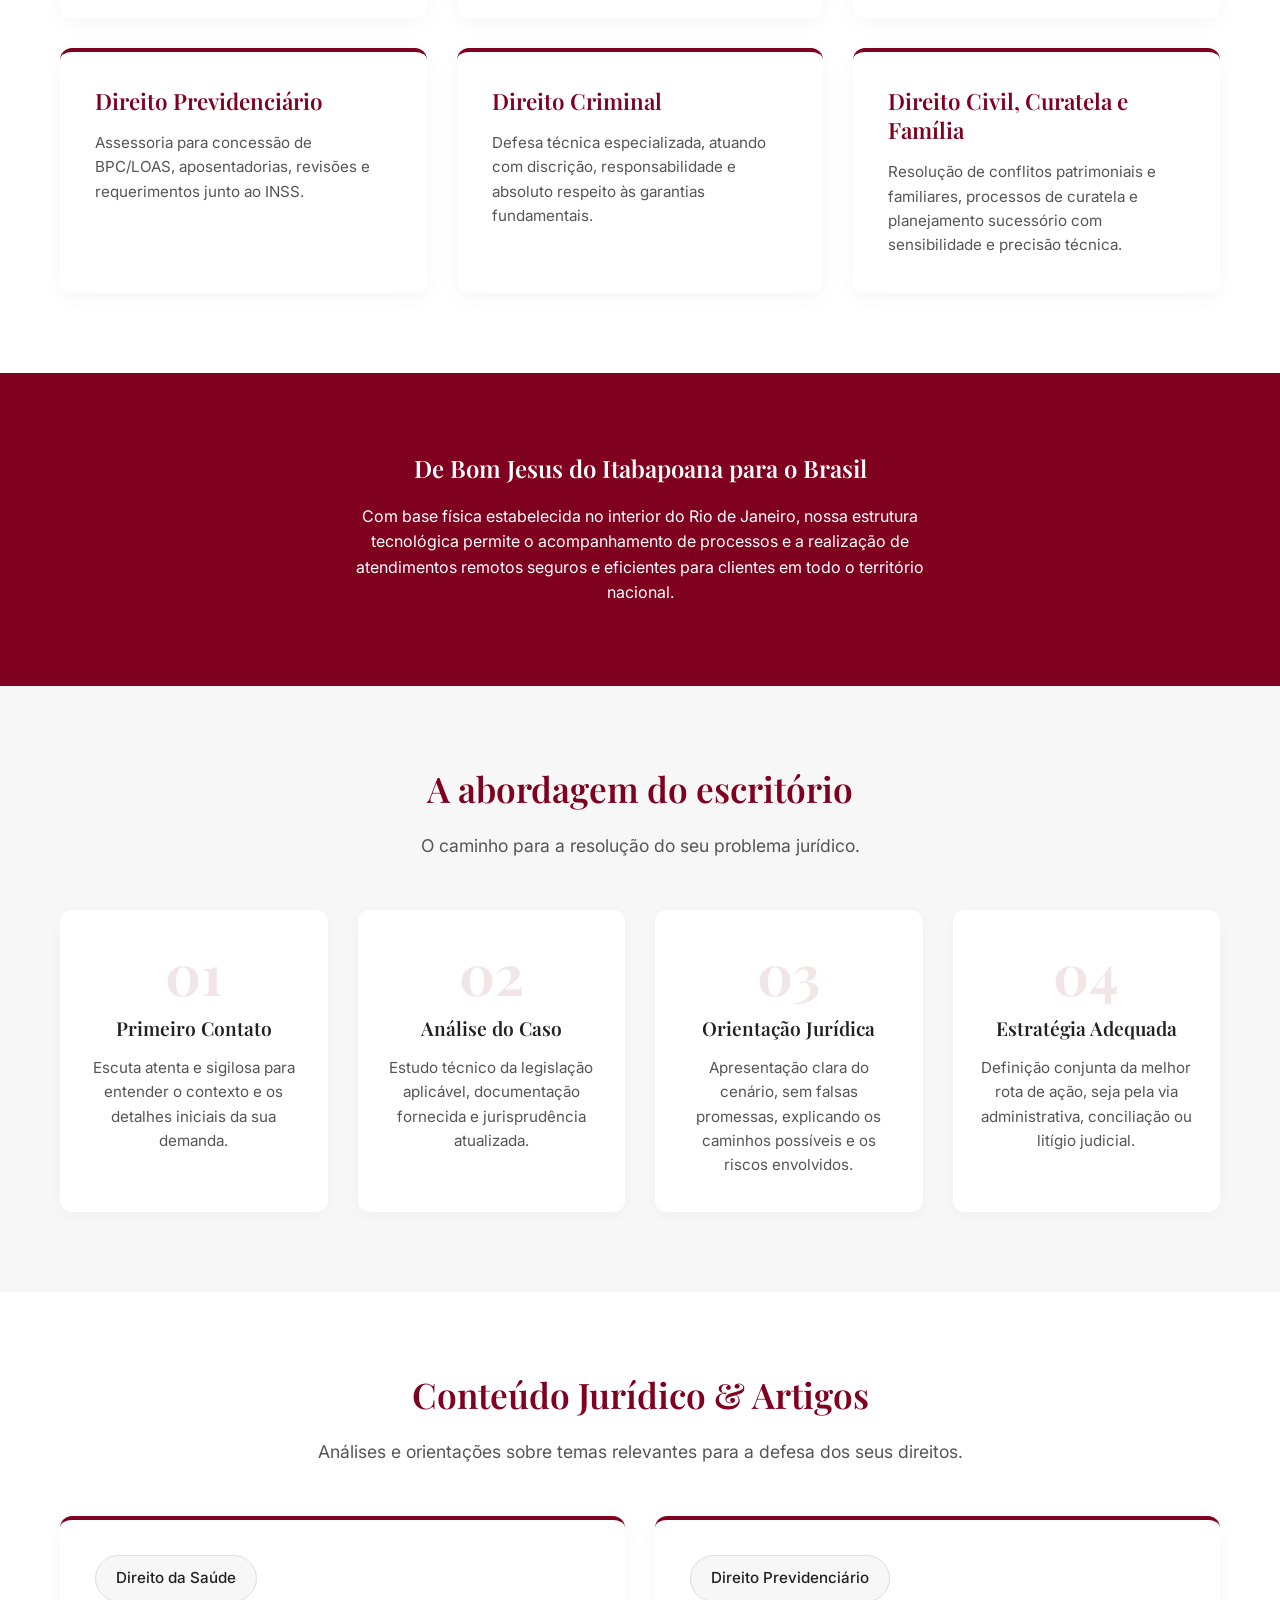
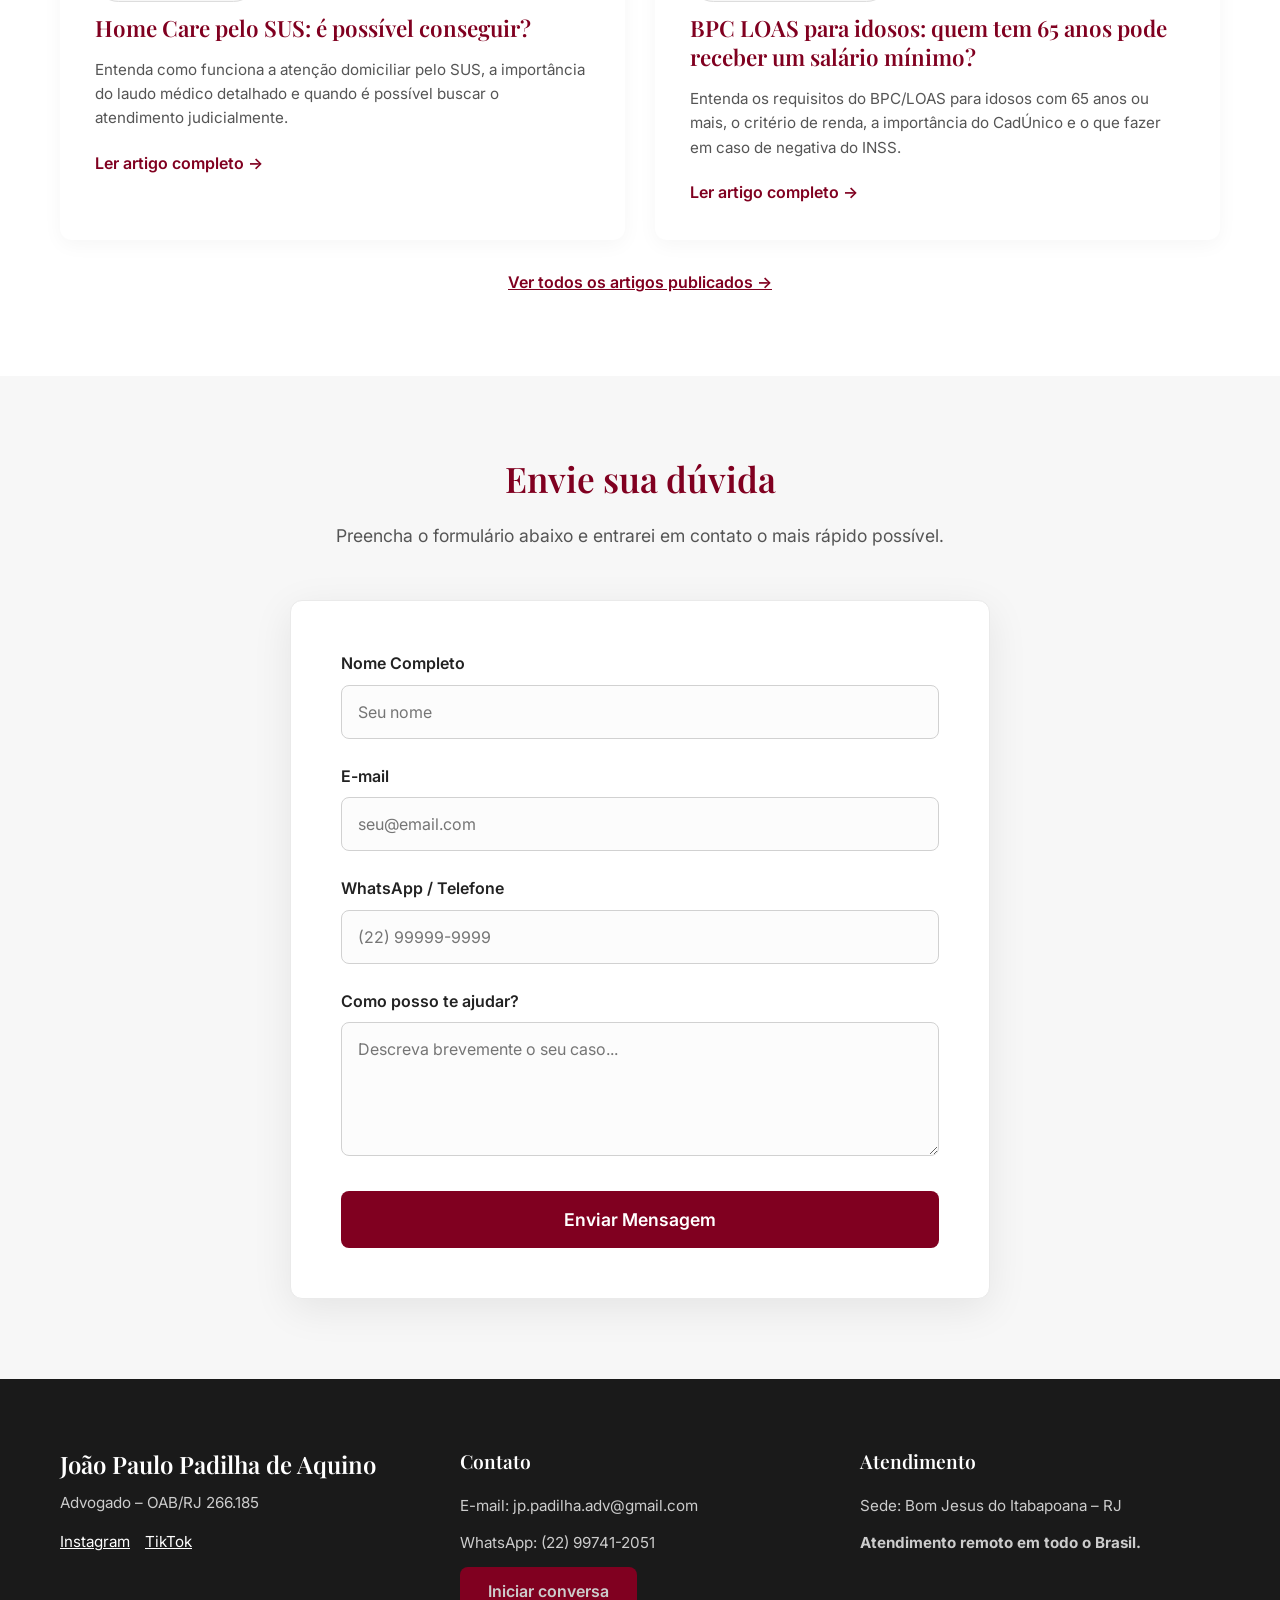
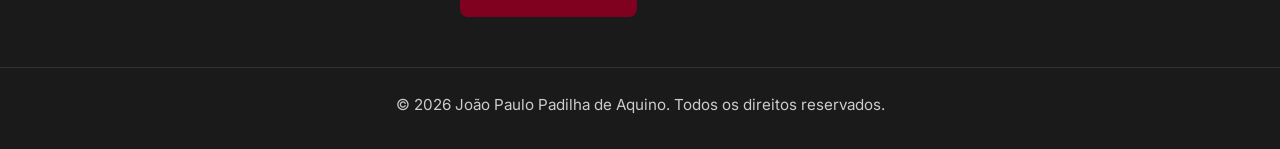
==== commit f1a79274: "Update index.html" ====
--- a/index.html
+++ b/index.html
@@ -103,8 +103,8 @@
             <div class="section-header">
                 <h2>Uma advocacia construída sobre análise, proximidade e responsabilidade.</h2>
             </div>
-            <div class="sobre-content">
-                <p>O exercício do Direito exige mais do que conhecimento técnico; exige a capacidade de ouvir e compreender a realidade de cada cliente. Meu trabalho é pautado pela análise minuciosa de cada caso, rejeitando soluções genéricas e priorizando a estratégia mais segura e eficiente.</p>
+            <div class="sobre-content" style="max-width: 800px; margin: 0 auto; text-align: center;">
+                <p style="margin-bottom: 24px;">O exercício do Direito exige mais do que conhecimento técnico; exige a capacidade de ouvir e compreender a realidade de cada cliente. Meu trabalho é pautado pela análise minuciosa de cada caso, rejeitando soluções genéricas e priorizando a estratégia mais segura e eficiente.</p>
                 <p>Acredito em um atendimento transparente, onde o cliente é orientado de forma clara sobre os cenários jurídicos, riscos e possibilidades, construindo uma relação baseada na confiança mútua e no comprometimento ético.</p>
             </div>
         </div>
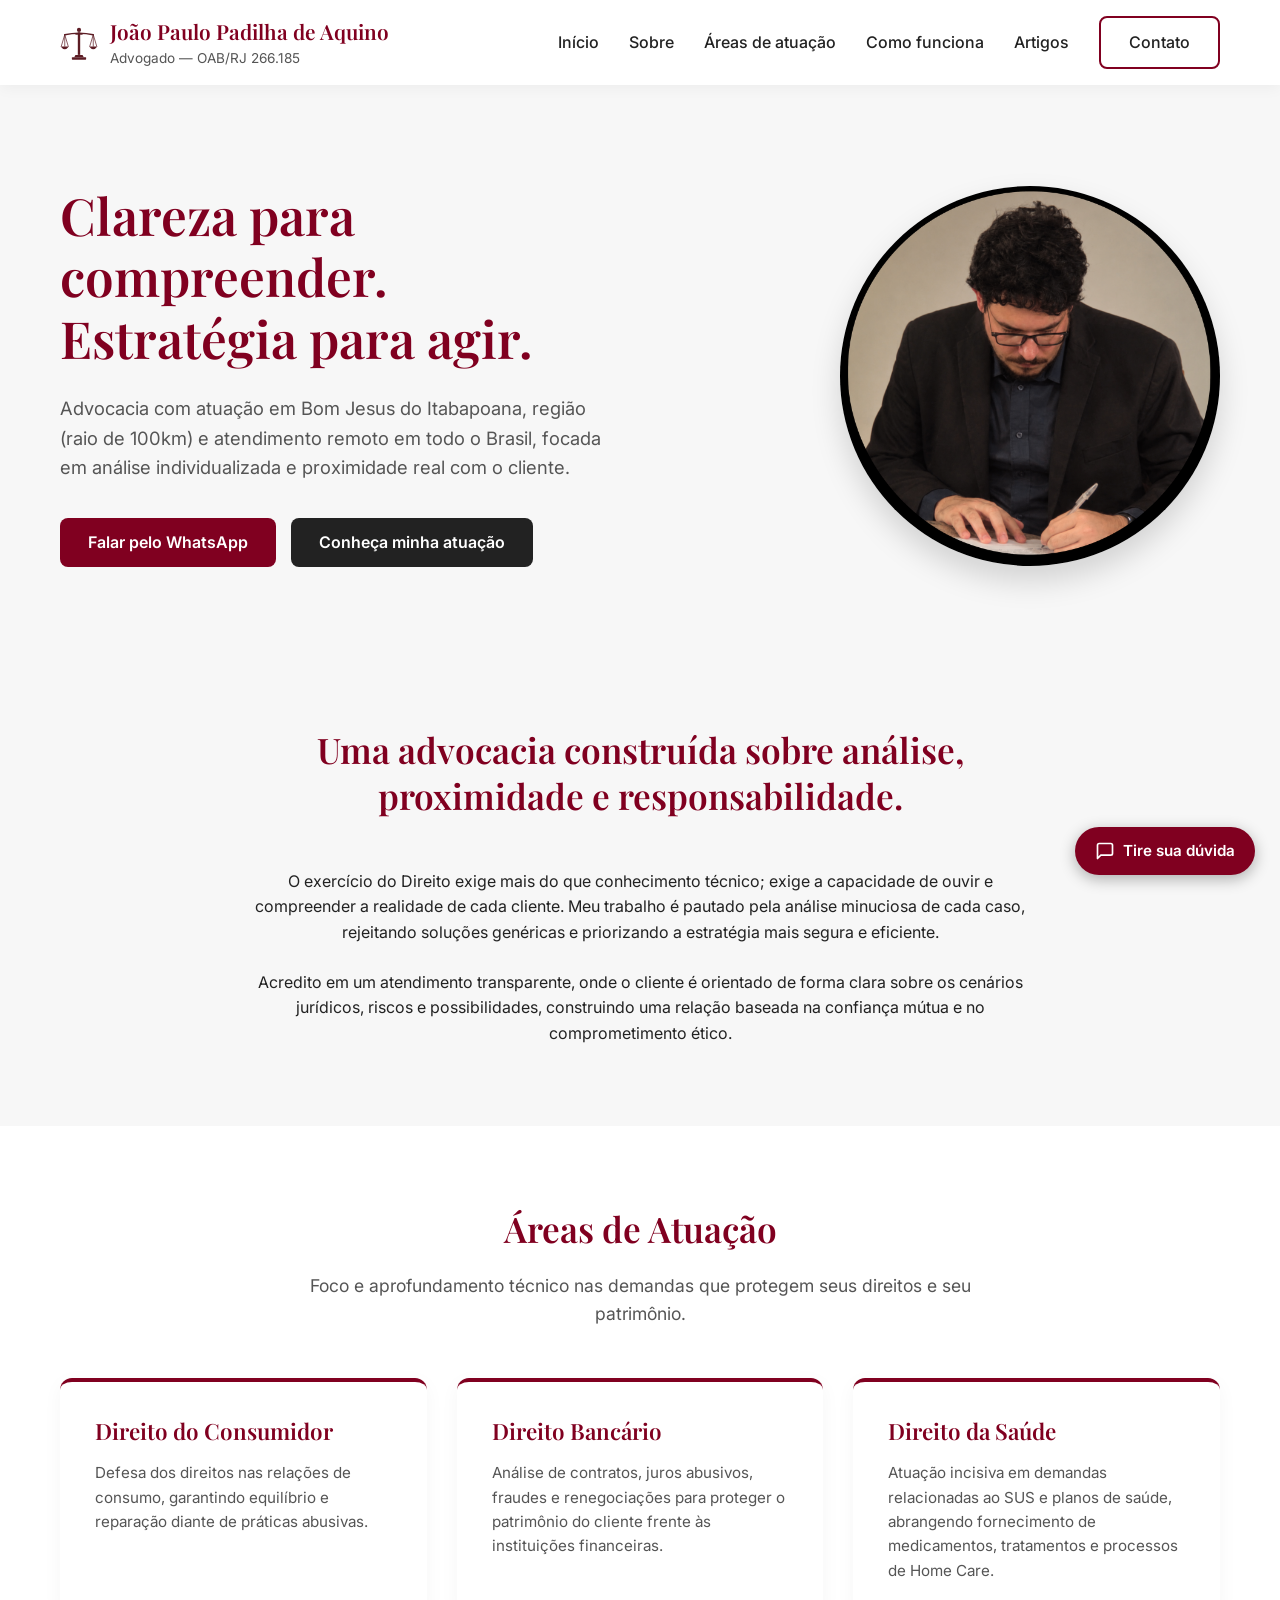
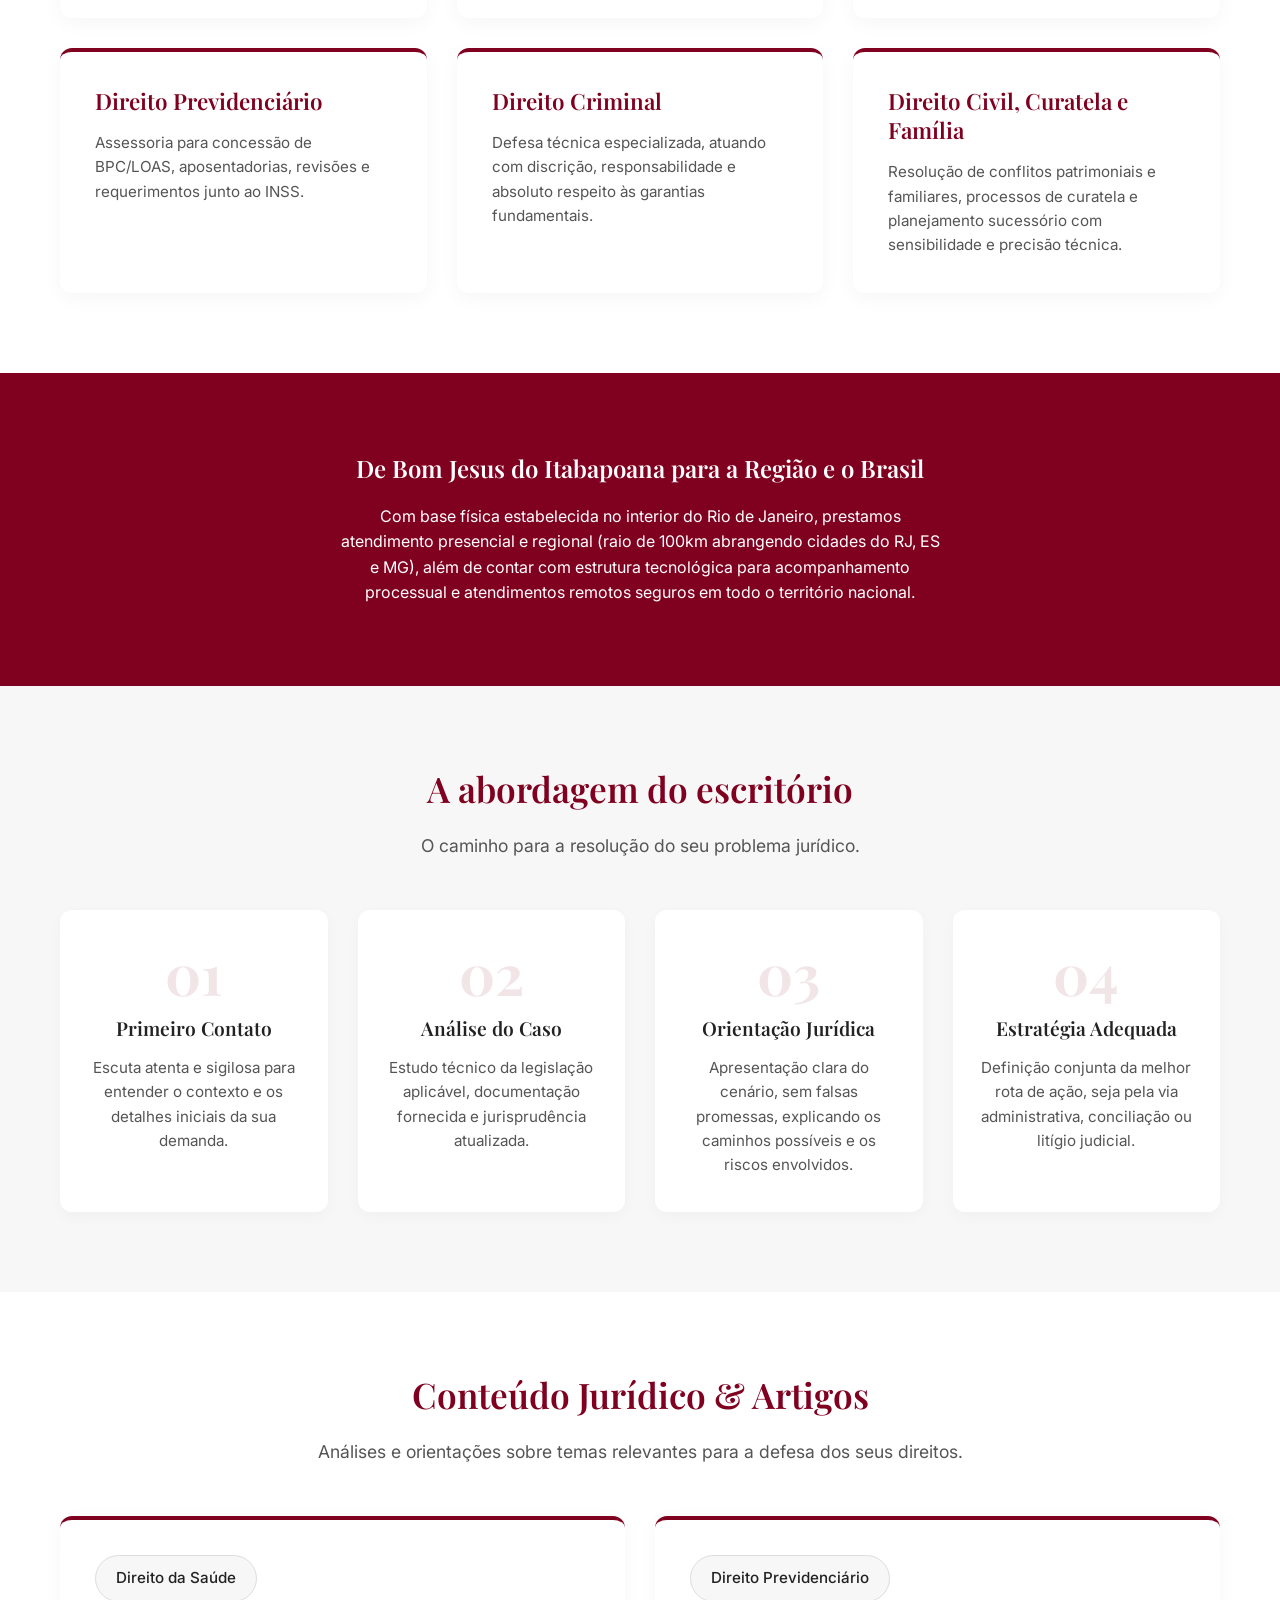
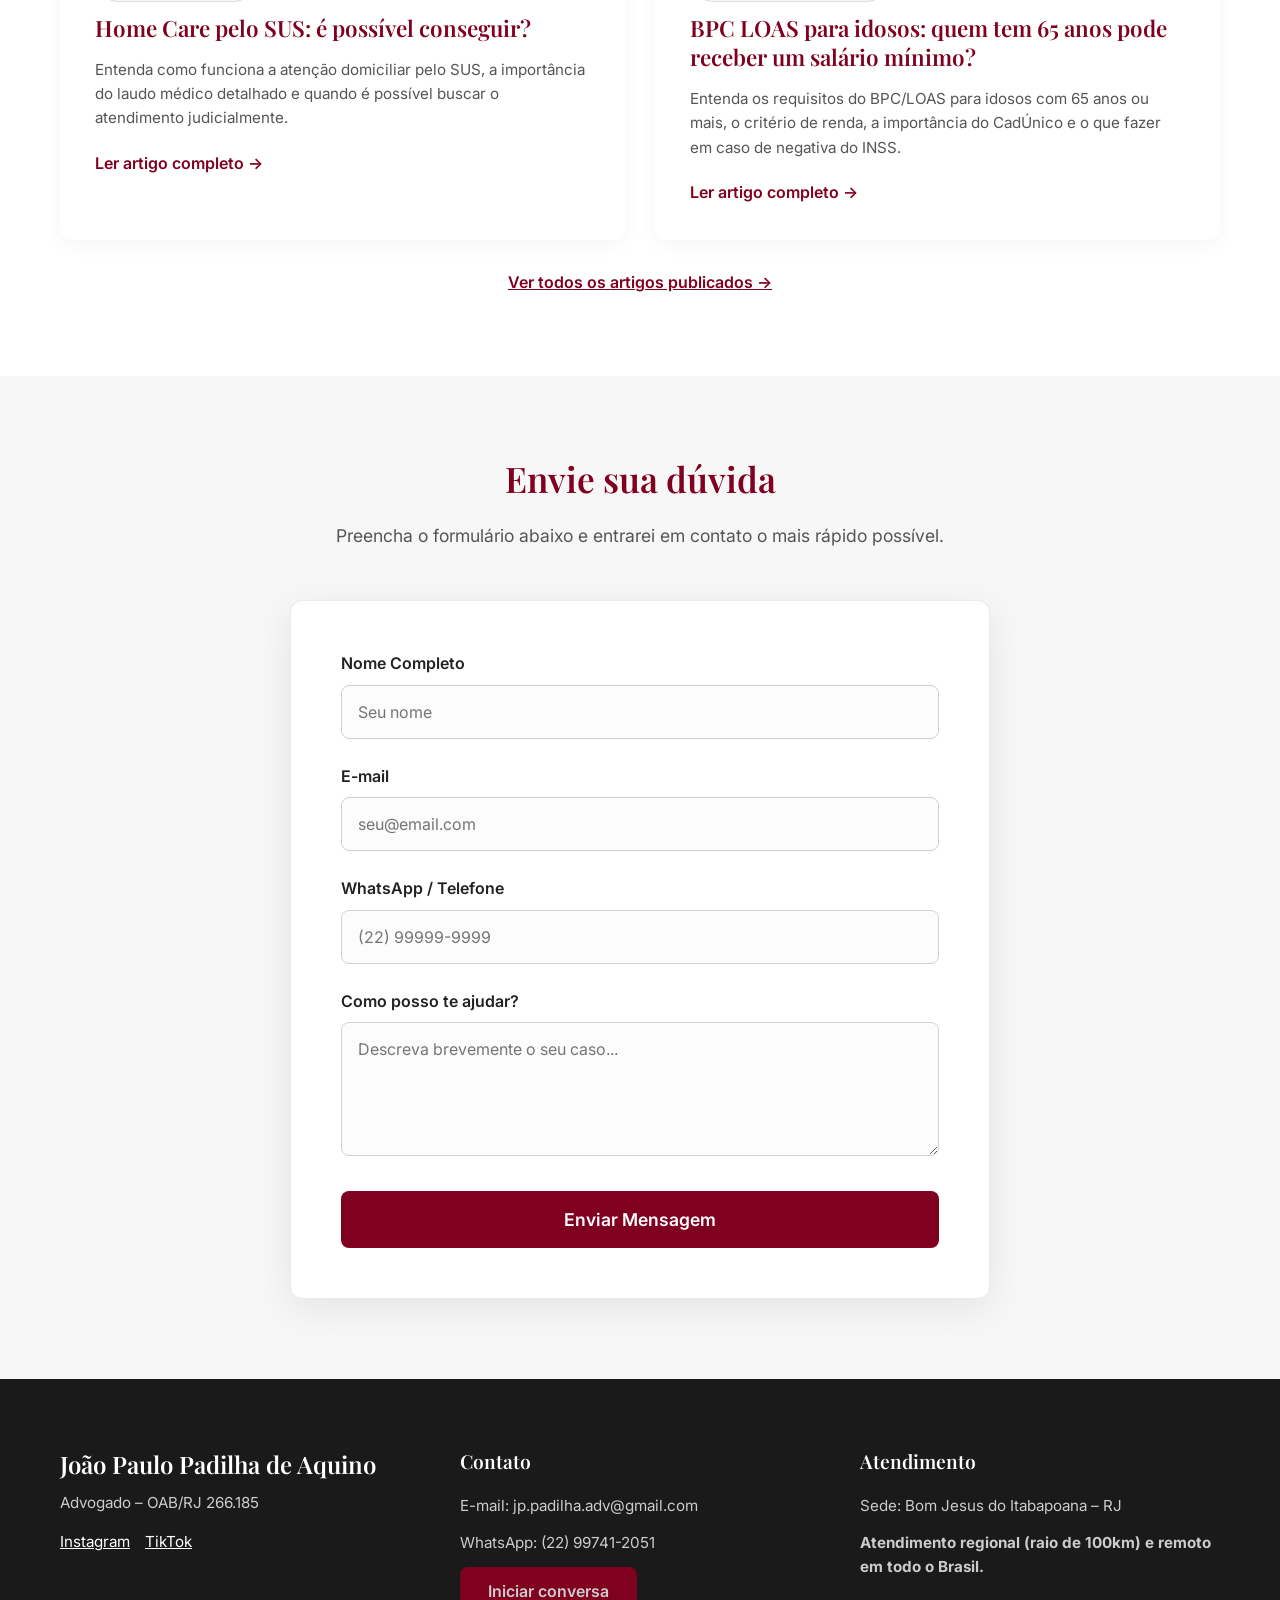
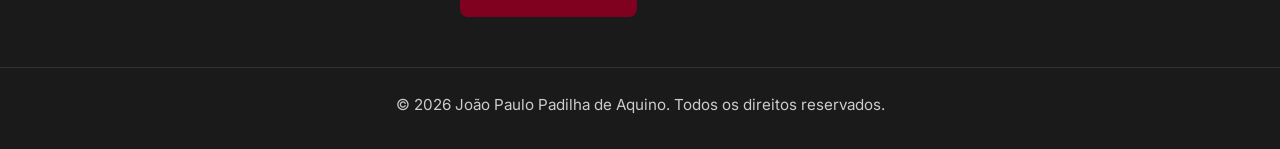
==== commit 7ca759d5: "Update index.html" ====
--- a/index.html
+++ b/index.html
@@ -4,20 +4,29 @@
     <meta charset="UTF-8">
     <meta name="viewport" content="width=device-width, initial-scale=1.0">
     
-    <!-- SEO Básico -->
-    <title>João Paulo Padilha de Aquino | Advogado em Bom Jesus do Itabapoana - RJ</title>
-    
-    <!-- Favicon (O ícone da aba do navegador) -->
+    <!-- SEO Básico & Título Otimizado -->
+    <title>João Paulo Padilha de Aquino | Advogado em Bom Jesus do Itabapoana - RJ e Região</title>
+    
+    <!-- Favicon -->
     <link rel="icon" type="image/svg+xml" href="assets/logo-balanca-svg.svg">
     
-    <meta name="description" content="Advocacia especializada em Direito do Consumidor, Bancário, Saúde, Criminal, Previdenciário e Civil. Atendimento em Bom Jesus do Itabapoana e em todo o Brasil.">
-    <meta name="keywords" content="advogado Bom Jesus do Itabapoana, advogado BPC LOAS, advogado direito bancário, advogado home care, advogado criminal">
-    
-    <!-- Open Graph (Redes Sociais e WhatsApp) -->
-    <meta property="og:title" content="João Paulo Padilha de Aquino | Advocacia Estratégica">
-    <meta property="og:description" content="Análise individualizada e atendimento próximo. Atuação presencial e remota em todo o Brasil.">
+    <!-- Meta Description Aprimorada -->
+    <meta name="description" content="Escritório de advocacia em Bom Jesus do Itabapoana - RJ. Atuação especializada em Direito do Consumidor, Bancário, Saúde, Previdenciário, Criminal e Civil. Atendimento presencial na região (raio de 100km) e remoto em todo o Brasil.">
+    
+    <!-- Keywords Ampliadas com Termos de Alta Conversão -->
+    <meta name="keywords" content="advogado Bom Jesus do Itabapoana, advogado Itaperuna, advogado Cachoeiro de Itapemirim, advogado regional RJ ES MG, atendimento remoto advogado, consultoria jurídica online, advogado BPC LOAS, advogado direito bancário, advogado home care, advogado criminalista">
+
+    <!-- Metatags de Geolocalização -->
+    <meta name="geo.region" content="BR-RJ">
+    <meta name="geo.placename" content="Bom Jesus do Itabapoana">
+    
+    <!-- Open Graph (WhatsApp, Facebook, LinkedIn) -->
+    <meta property="og:site_name" content="João Paulo Padilha de Aquino Advogado">
+    <meta property="og:title" content="João Paulo Padilha de Aquino | Advocacia Estratégica e Consultoria Jurídica">
+    <meta property="og:description" content="Análise individualizada e atendimento próximo. Atuação presencial na região e remota em todo o Brasil.">
     <meta property="og:type" content="website">
     <meta property="og:url" content="https://joaopaulopadilha.adv.br/">
+    <meta property="og:locale" content="pt_BR">
     
     <!-- Canonical -->
     <link rel="canonical" href="https://joaopaulopadilha.adv.br/">
@@ -30,22 +39,41 @@
     <!-- CSS -->
     <link rel="stylesheet" href="style.css">
 
-    <!-- Schema.org para SEO Local/Profissional -->
+    <!-- Schema.org (Dados Estruturados Avançados para Google Maps e Busca Local) -->
     <script type="application/ld+json">
     {
       "@context": "https://schema.org",
       "@type": "LegalService",
       "name": "João Paulo Padilha de Aquino - Advogado",
       "image": "https://joaopaulopadilha.adv.br/assets/foto-perfil.png",
-      "@id": "",
       "url": "https://joaopaulopadilha.adv.br",
       "telephone": "+5522997412051",
+      "email": "jp.padilha.adv@gmail.com",
+      "priceRange": "$$",
       "address": {
         "@type": "PostalAddress",
         "addressLocality": "Bom Jesus do Itabapoana",
         "addressRegion": "RJ",
         "addressCountry": "BR"
-      }
+      },
+      "areaServed": [
+        {
+          "@type": "AdministrativeArea",
+          "name": "Bom Jesus do Itabapoana e Região (raio de 100km - RJ, ES, MG)"
+        },
+        {
+          "@type": "Country",
+          "name": "Brasil"
+        }
+      ],
+      "knowsAbout": [
+        "Direito do Consumidor",
+        "Direito Bancário",
+        "Direito da Saúde",
+        "Direito Previdenciário",
+        "Direito Criminal",
+        "Direito Civil"
+      ]
     }
     </script>
 </head>
@@ -85,7 +113,7 @@
         <div class="container hero-container">
             <div class="hero-text">
                 <h1>Clareza para compreender.<br>Estratégia para agir.</h1>
-                <p>Advocacia com atuação em Bom Jesus do Itabapoana e atendimento em todo o Brasil, focada em análise individualizada e proximidade real com o cliente.</p>
+                <p>Advocacia com atuação em Bom Jesus do Itabapoana, região (raio de 100km) e atendimento remoto em todo o Brasil, focada em análise individualizada e proximidade real com o cliente.</p>
                 <div class="hero-buttons">
                     <a href="https://wa.me/5522997412051" target="_blank" class="btn-primary">Falar pelo WhatsApp</a>
                     <a href="#atuacao" class="btn-secondary">Conheça minha atuação</a>
@@ -149,8 +177,8 @@
     <!-- ATUAÇÃO REGIONAL -->
     <section id="regional" class="section bg-burgundy text-white">
         <div class="container text-center">
-            <h2 class="font-serif">De Bom Jesus do Itabapoana para o Brasil</h2>
-            <p class="max-w-600">Com base física estabelecida no interior do Rio de Janeiro, nossa estrutura tecnológica permite o acompanhamento de processos e a realização de atendimentos remotos seguros e eficientes para clientes em todo o território nacional.</p>
+            <h2 class="font-serif">De Bom Jesus do Itabapoana para a Região e o Brasil</h2>
+            <p class="max-w-600">Com base física estabelecida no interior do Rio de Janeiro, prestamos atendimento presencial e regional (raio de 100km abrangendo cidades do RJ, ES e MG), além de contar com estrutura tecnológica para acompanhamento processual e atendimentos remotos seguros em todo o território nacional.</p>
         </div>
     </section>
 
@@ -283,7 +311,7 @@
             <div class="footer-location">
                 <h4>Atendimento</h4>
                 <p>Sede: Bom Jesus do Itabapoana – RJ</p>
-                <p><strong>Atendimento remoto em todo o Brasil.</strong></p>
+                <p><strong>Atendimento regional (raio de 100km) e remoto em todo o Brasil.</strong></p>
             </div>
         </div>
         <div class="footer-bottom">
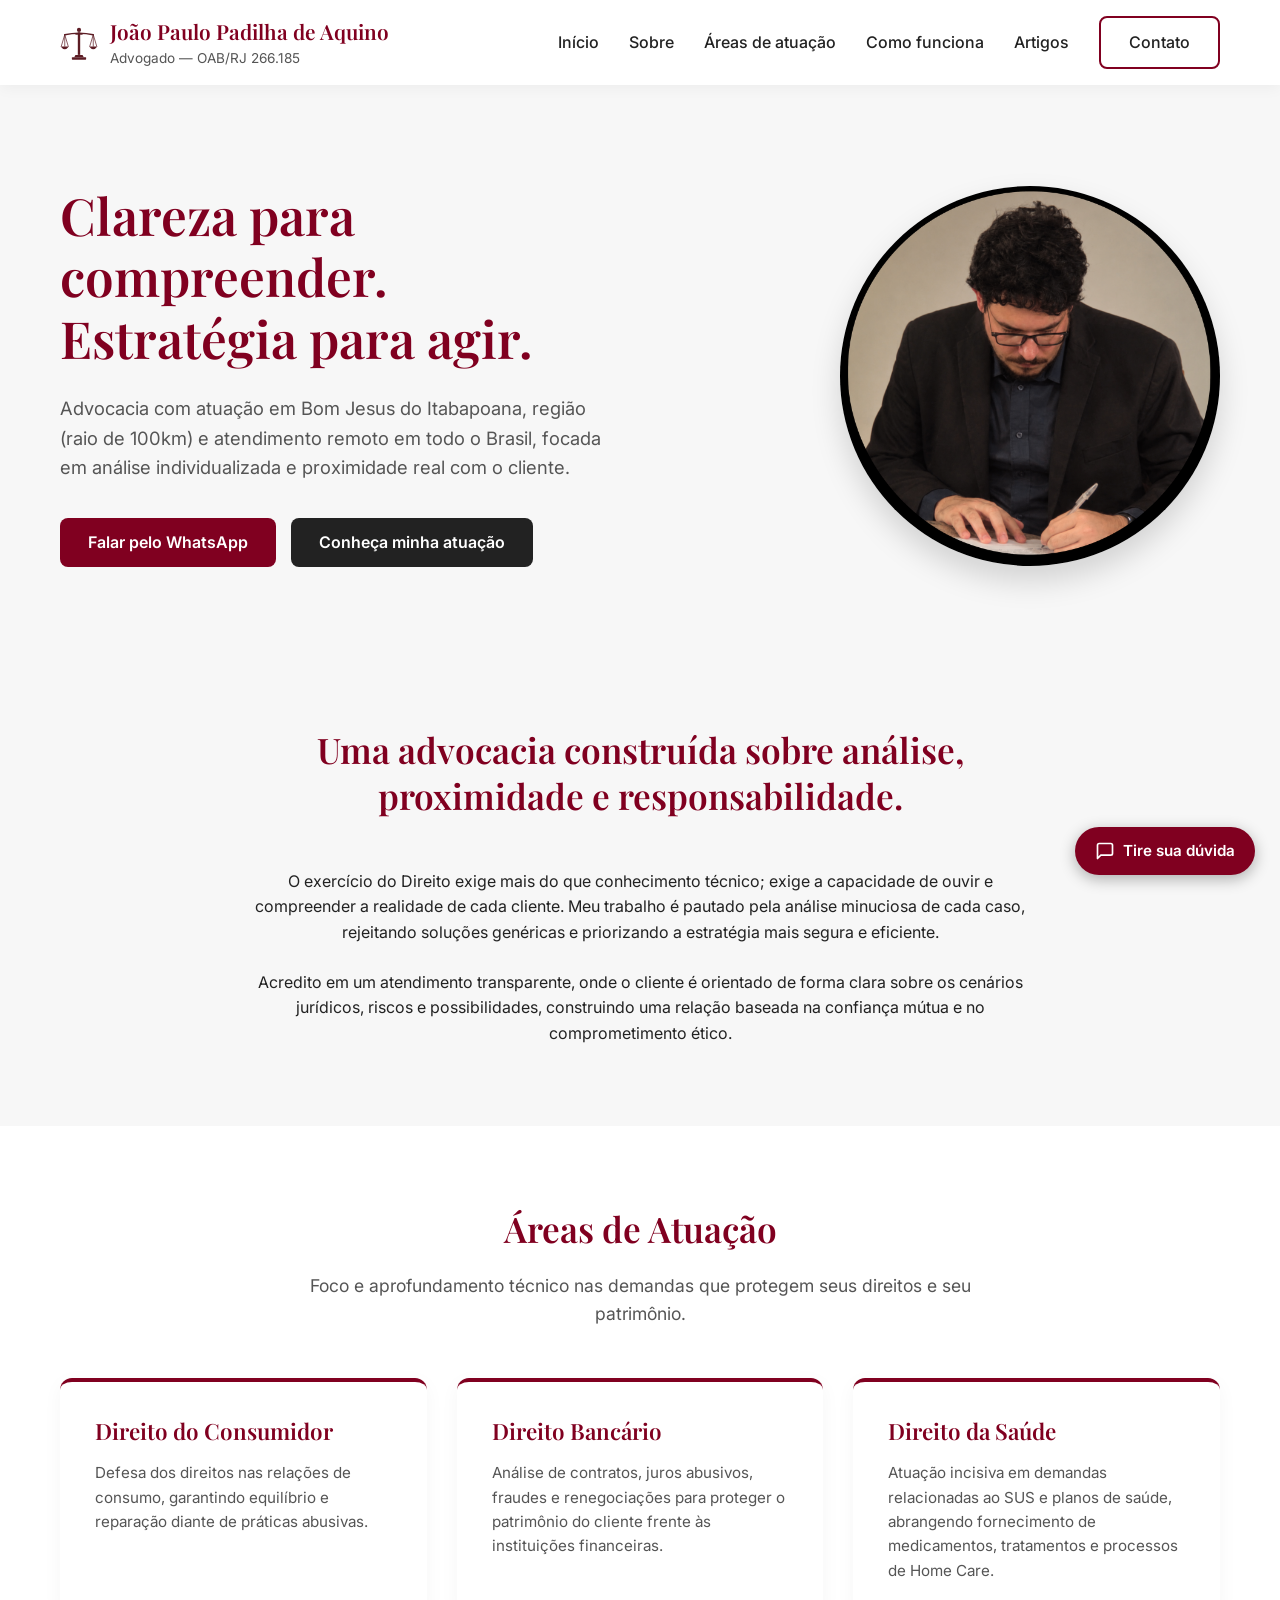
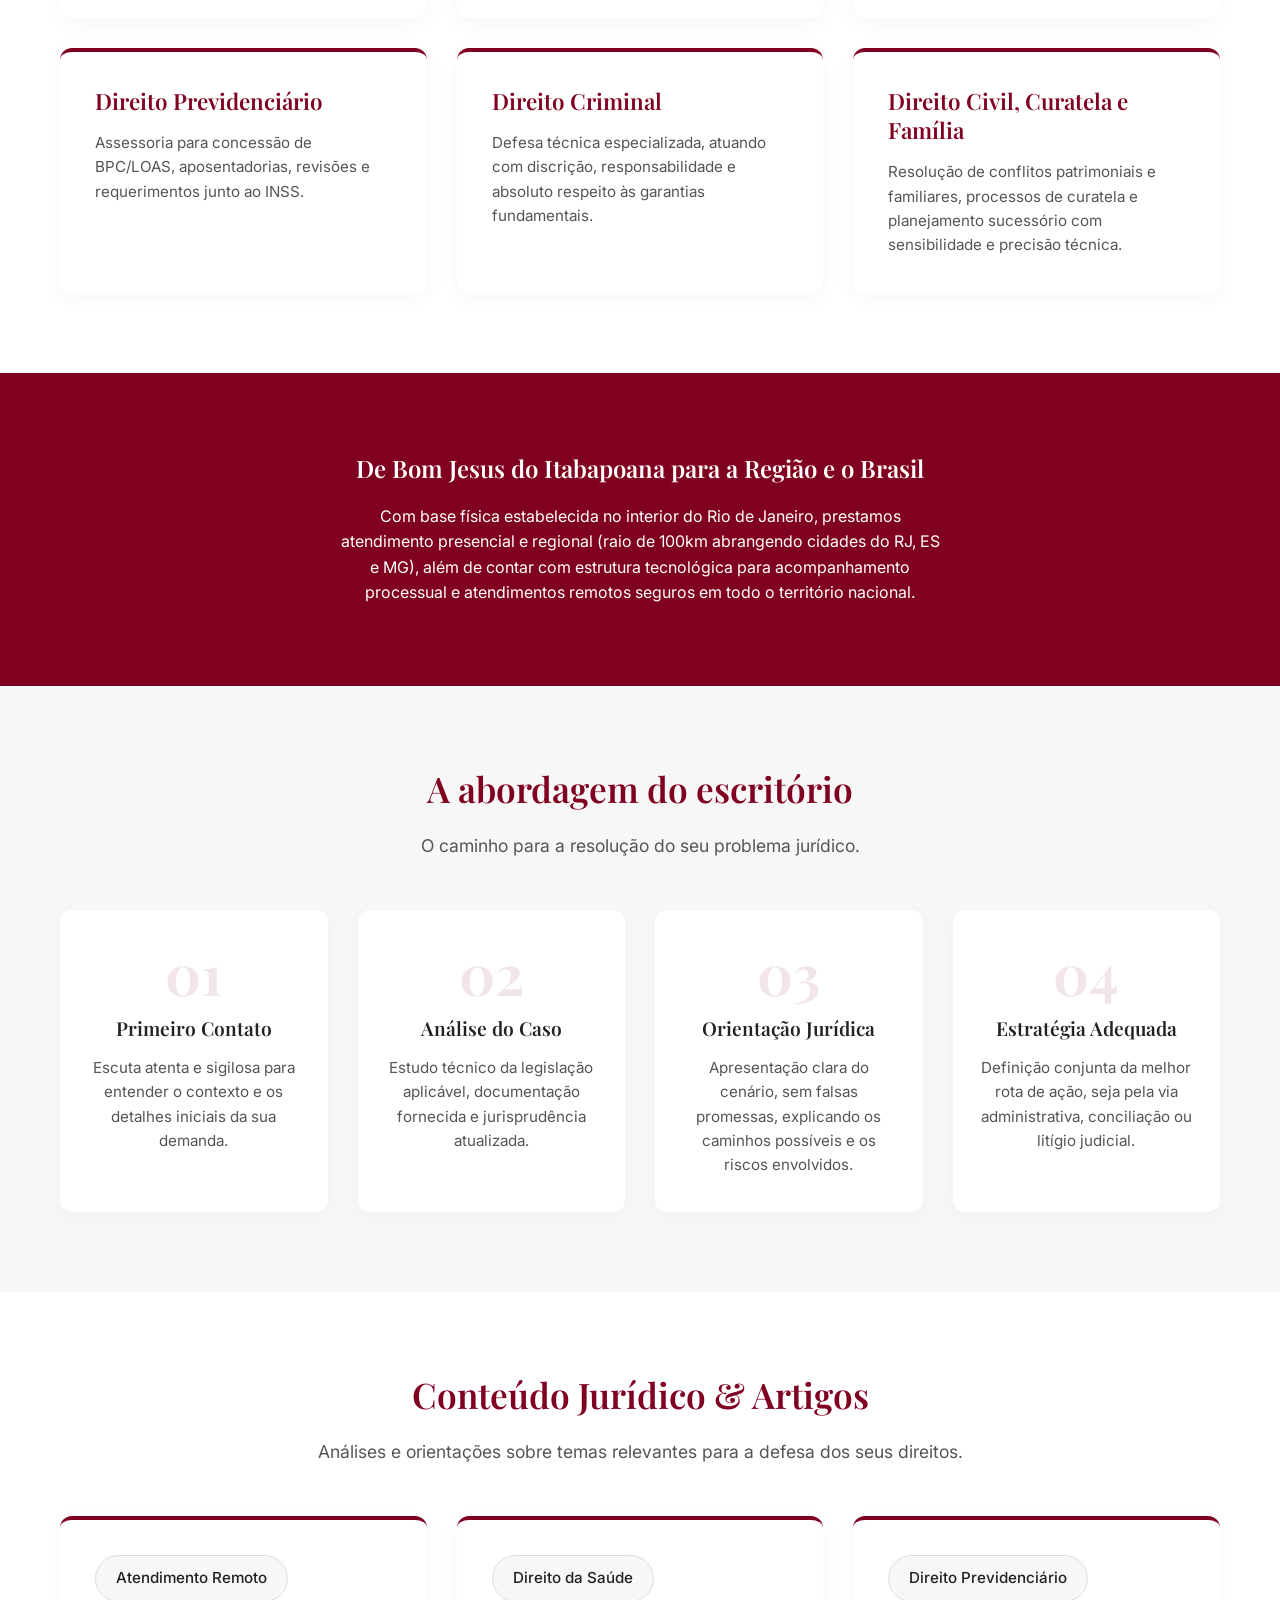
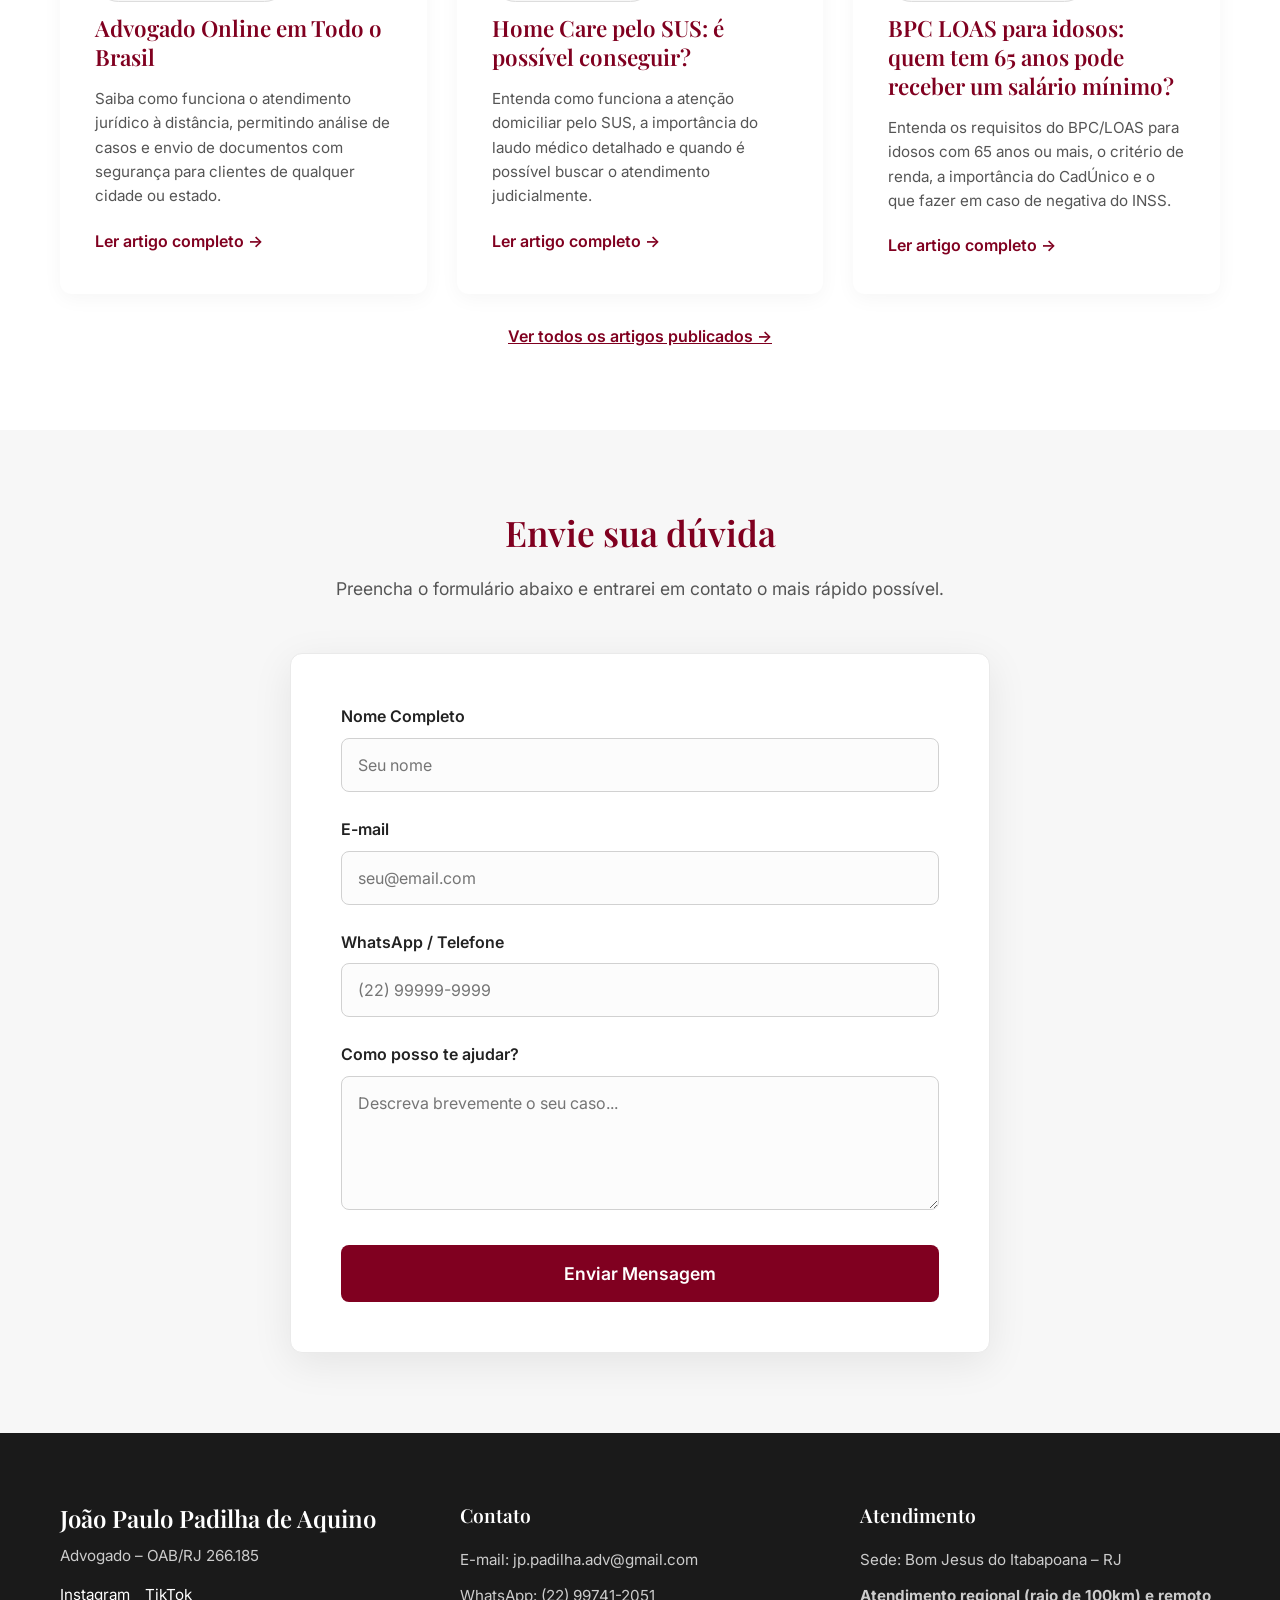
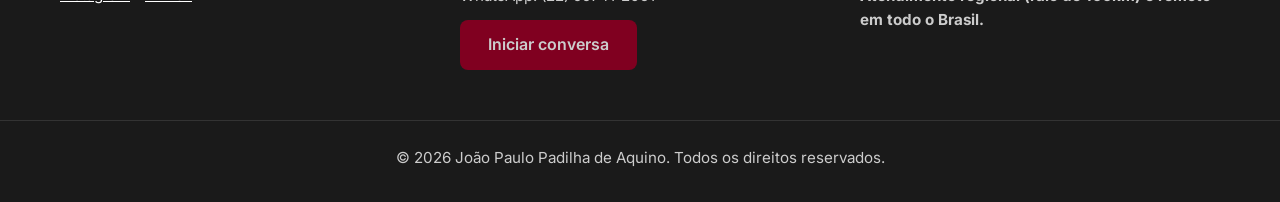
==== commit 95173b9c: "Update index.html" ====
--- a/index.html
+++ b/index.html
@@ -14,7 +14,7 @@
     <meta name="description" content="Escritório de advocacia em Bom Jesus do Itabapoana - RJ. Atuação especializada em Direito do Consumidor, Bancário, Saúde, Previdenciário, Criminal e Civil. Atendimento presencial na região (raio de 100km) e remoto em todo o Brasil.">
     
     <!-- Keywords Ampliadas com Termos de Alta Conversão -->
-    <meta name="keywords" content="advogado Bom Jesus do Itabapoana, advogado Itaperuna, advogado Cachoeiro de Itapemirim, advogado regional RJ ES MG, atendimento remoto advogado, consultoria jurídica online, advogado BPC LOAS, advogado direito bancário, advogado home care, advogado criminalista">
+    <meta name="keywords" content="advogado Bom Jesus do Itabapoana, advogado Itaperuna, advogado Cachoeiro de Itapemirim, advogado regional RJ ES MG, atendimento remoto advogado, advogado online, consultoria jurídica online, advogado BPC LOAS, advogado direito bancário, advogado home care, advogado criminalista">
 
     <!-- Metatags de Geolocalização -->
     <meta name="geo.region" content="BR-RJ">
@@ -223,6 +223,14 @@
             </div>
             
             <div class="grid-cards" style="margin-bottom: 30px;">
+                <!-- Artigo Atendimento Online (Novo) -->
+                <article class="card">
+                    <span class="tag" style="display: inline-block; margin-bottom: 12px; background-color: var(--bg-light);">Atendimento Remoto</span>
+                    <h3>Advogado Online em Todo o Brasil</h3>
+                    <p>Saiba como funciona o atendimento jurídico à distância, permitindo análise de casos e envio de documentos com segurança para clientes de qualquer cidade ou estado.</p>
+                    <a href="artigos/atendimento.html" style="display: inline-block; margin-top: 20px; color: var(--primary); font-weight: 600;">Ler artigo completo &rarr;</a>
+                </article>
+
                 <!-- Artigo Home Care -->
                 <article class="card">
                     <span class="tag" style="display: inline-block; margin-bottom: 12px; background-color: var(--bg-light);">Direito da Saúde</span>
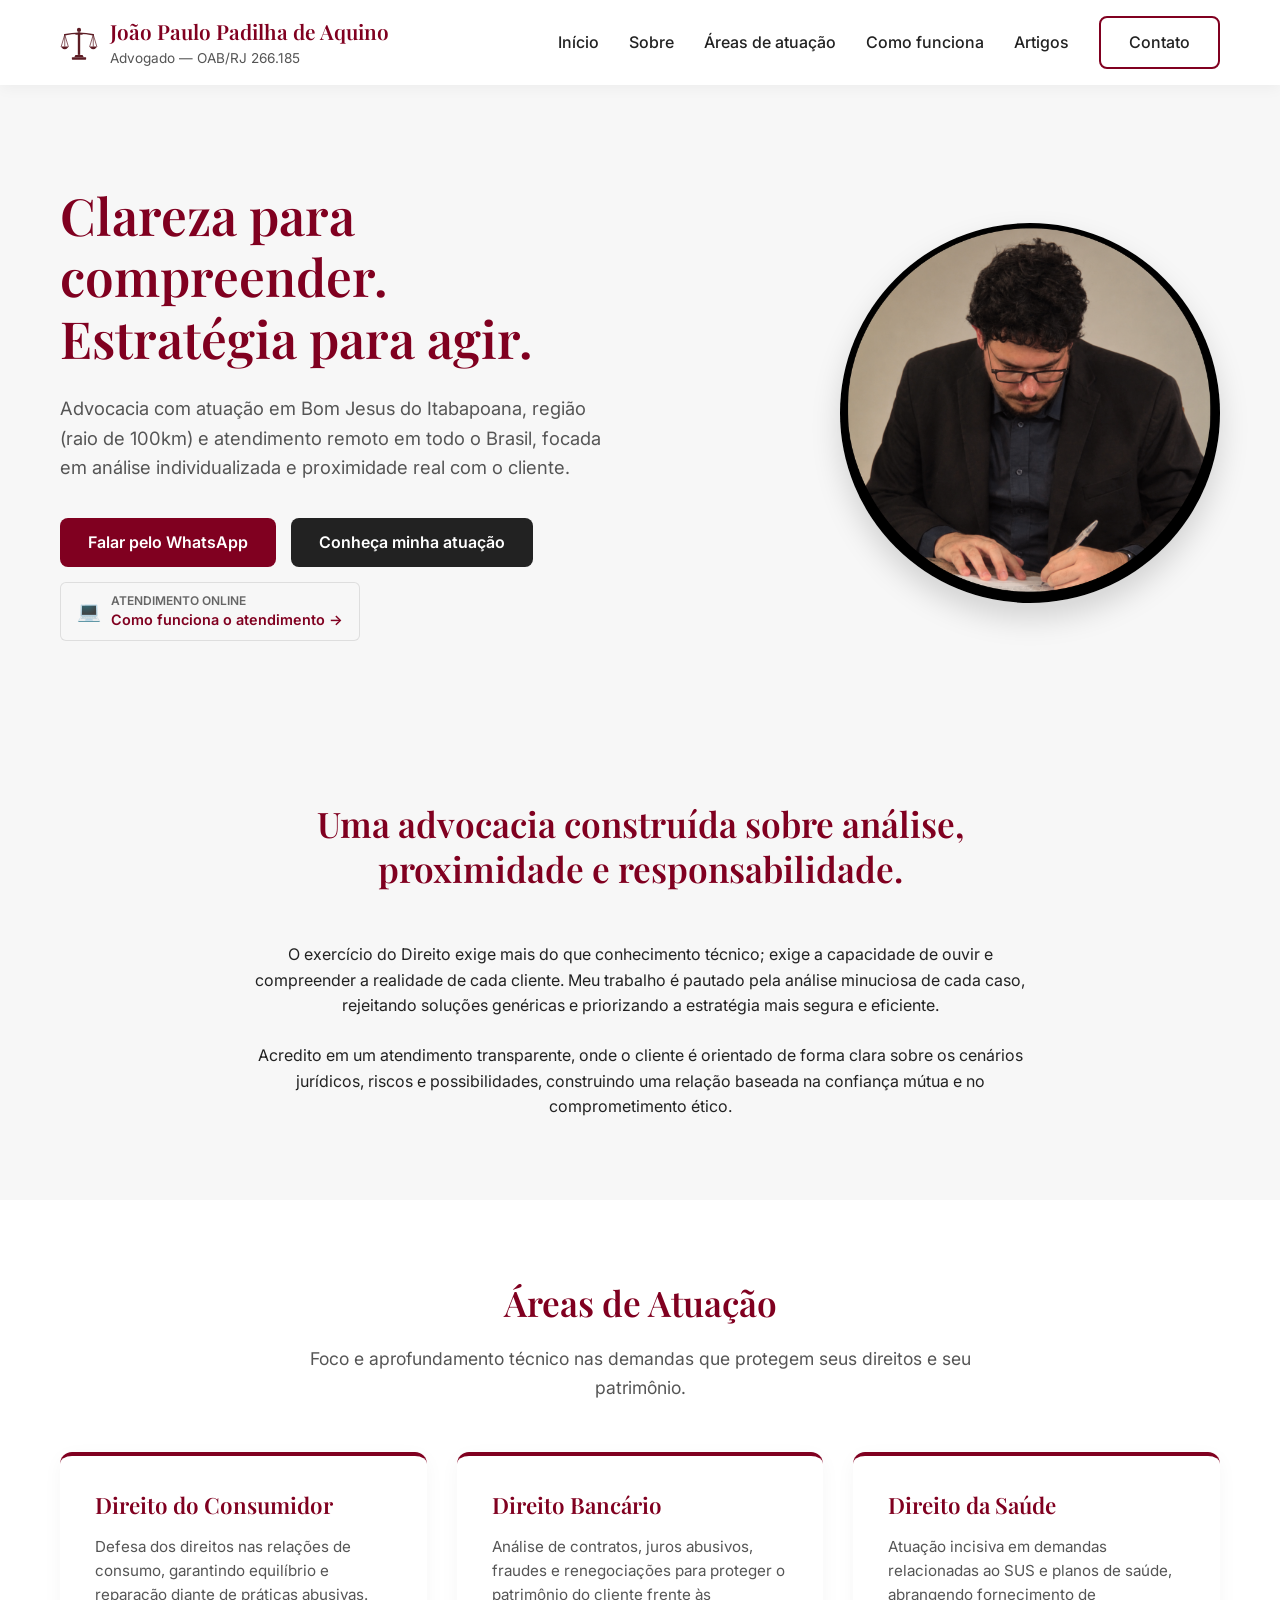
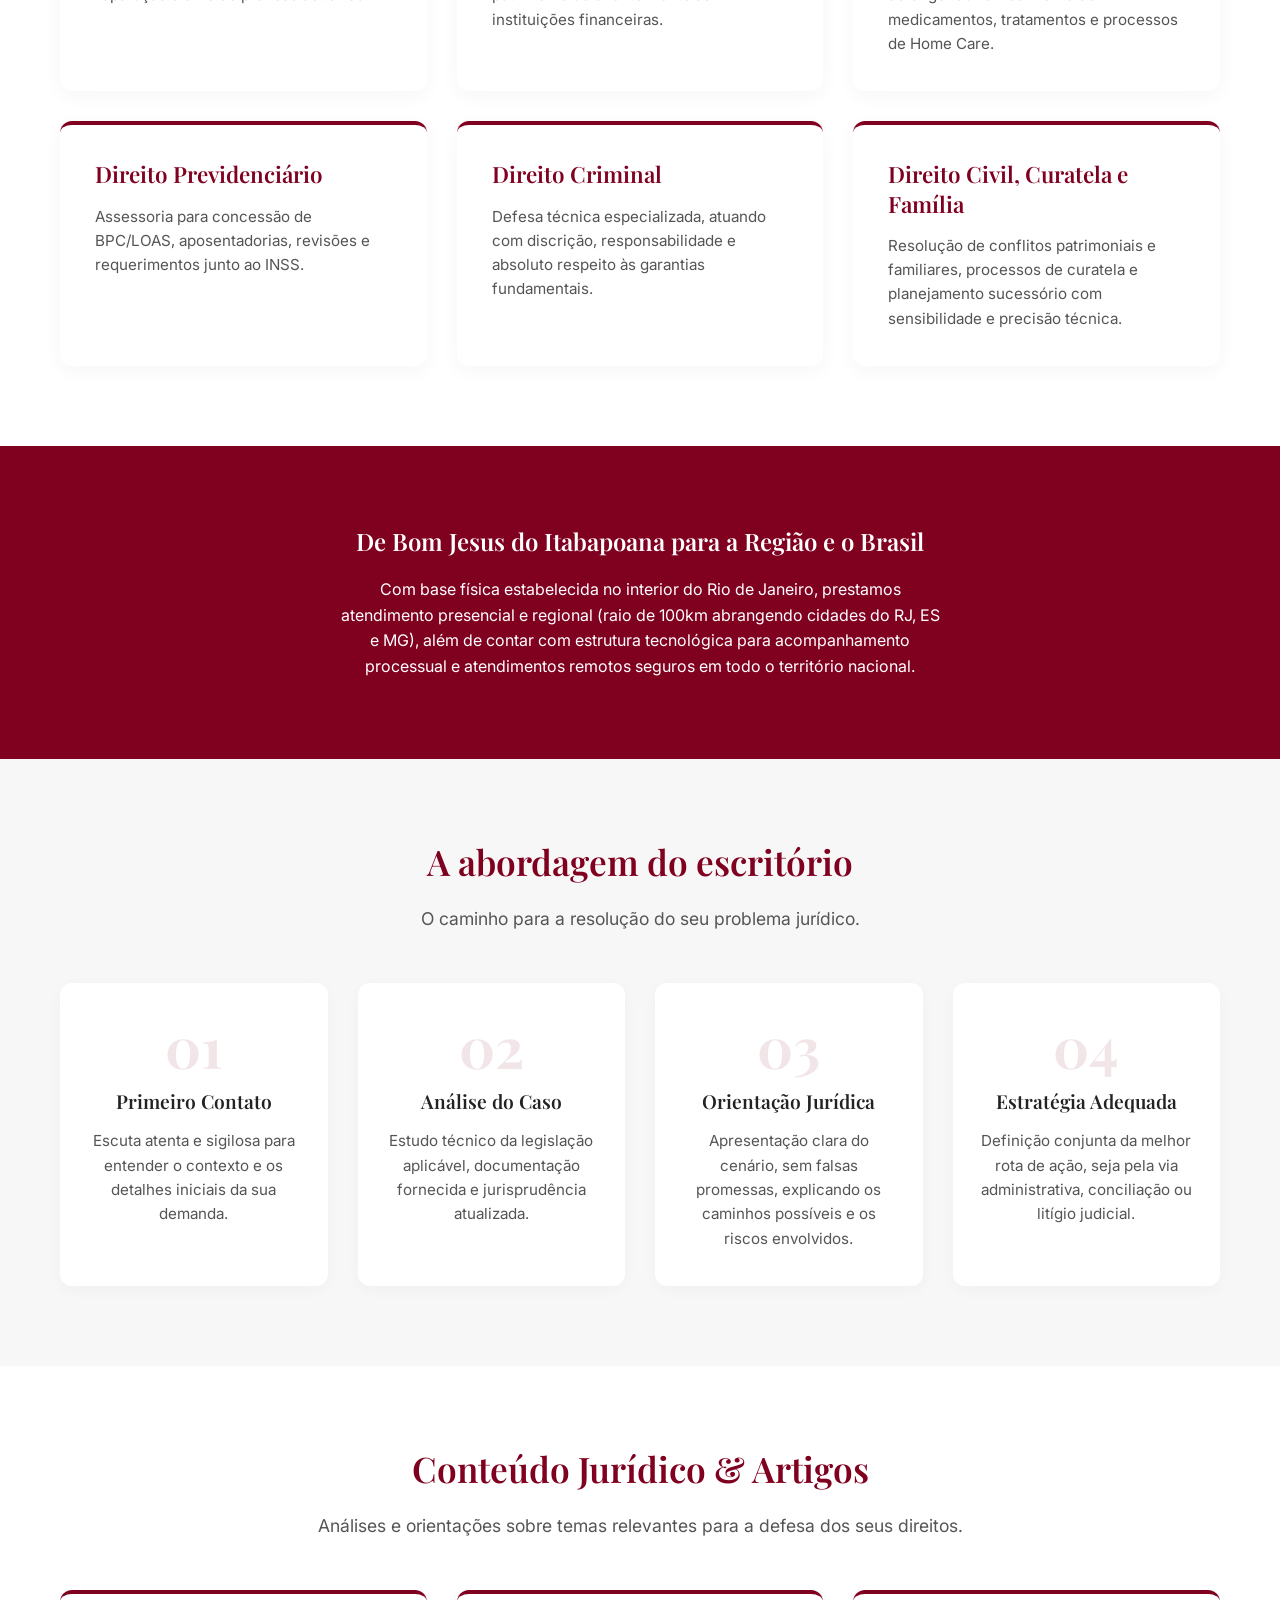
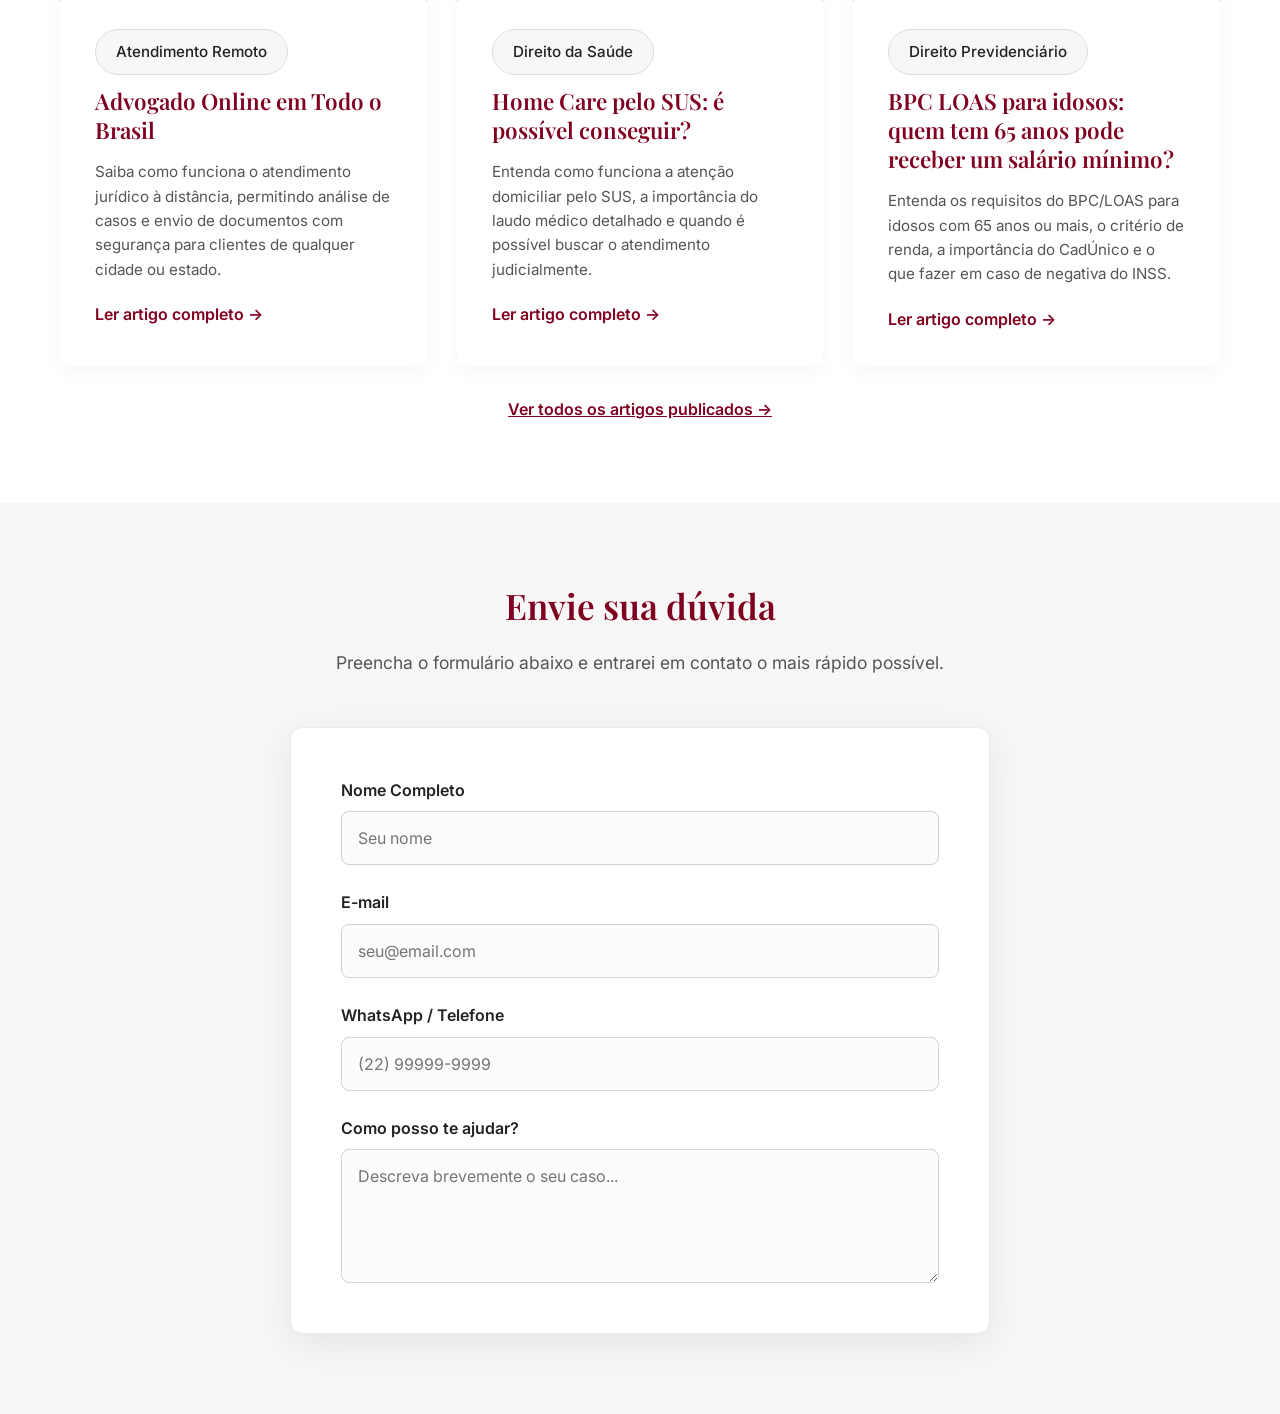
==== commit 035147a9: "Update index.html" ====
--- a/index.html
+++ b/index.html
@@ -114,9 +114,20 @@
             <div class="hero-text">
                 <h1>Clareza para compreender.<br>Estratégia para agir.</h1>
                 <p>Advocacia com atuação em Bom Jesus do Itabapoana, região (raio de 100km) e atendimento remoto em todo o Brasil, focada em análise individualizada e proximidade real com o cliente.</p>
-                <div class="hero-buttons">
+                
+                <!-- Botões e Destaque de Atendimento Online -->
+                <div class="hero-buttons" style="flex-wrap: wrap; gap: 15px; align-items: center;">
                     <a href="https://wa.me/5522997412051" target="_blank" class="btn-primary">Falar pelo WhatsApp</a>
                     <a href="#atuacao" class="btn-secondary">Conheça minha atuação</a>
+                    
+                    <!-- Caixa de Destaque / Como funciona o atendimento -->
+                    <a href="artigos/atendimento.html" style="display: inline-flex; align-items: center; gap: 10px; background-color: var(--bg-light); border: 1px solid rgba(0,0,0,0.1); padding: 10px 16px; border-radius: 6px; text-decoration: none; color: inherit; transition: border-color 0.3s ease;" onmouseover="this.style.borderColor='var(--primary)'" onmouseout="this.style.borderColor='rgba(0,0,0,0.1)'">
+                        <span style="font-size: 1.2rem;">💻</span>
+                        <div style="text-align: left; line-height: 1.3;">
+                            <span style="display: block; font-size: 0.75rem; text-transform: uppercase; color: #666; font-weight: 600;">Atendimento Online</span>
+                            <span style="font-size: 0.9rem; font-weight: 600; color: var(--primary);">Como funciona o atendimento &rarr;</span>
+                        </div>
+                    </a>
                 </div>
             </div>
             <div class="hero-image">
@@ -292,50 +303,4 @@
                         <textarea id="mensagem" name="Mensagem" rows="5" placeholder="Descreva brevemente o seu caso..." required></textarea>
                     </div>
 
-                    <button type="submit" class="btn-primary" style="width: 100%; text-align: center; justify-content: center;">Enviar Mensagem</button>
-                </form>
-            </div>
-        </div>
-    </section>
-
-    <!-- FOOTER / CONTATO -->
-    <footer id="contato" class="footer">
-        <div class="container footer-grid">
-            <div class="footer-brand">
-                <h3 class="font-serif">João Paulo Padilha de Aquino</h3>
-                <p>Advogado – OAB/RJ 266.185</p>
-                <!-- Redes Sociais no Rodapé -->
-                <div style="display: flex; gap: 15px; margin-top: 15px;">
-                    <a href="https://www.instagram.com/jp.padilha.advogado/" target="_blank" style="color: inherit; text-decoration: underline; font-size: 0.95rem;">Instagram</a>
-                    <a href="https://www.tiktok.com/@drjppadilha" target="_blank" style="color: inherit; text-decoration: underline; font-size: 0.95rem;">TikTok</a>
-                </div>
-            </div>
-            <div class="footer-contact">
-                <h4>Contato</h4>
-                <p>E-mail: <a href="mailto:jp.padilha.adv@gmail.com">jp.padilha.adv@gmail.com</a></p>
-                <p>WhatsApp: <a href="https://wa.me/5522997412051" target="_blank">(22) 99741-2051</a></p>
-                <a href="https://wa.me/5522997412051" target="_blank" class="btn-primary mt-2">Iniciar conversa</a>
-            </div>
-            <div class="footer-location">
-                <h4>Atendimento</h4>
-                <p>Sede: Bom Jesus do Itabapoana – RJ</p>
-                <p><strong>Atendimento regional (raio de 100km) e remoto em todo o Brasil.</strong></p>
-            </div>
-        </div>
-        <div class="footer-bottom">
-            <p>&copy; <span id="year"></span> João Paulo Padilha de Aquino. Todos os direitos reservados.</p>
-        </div>
-    </footer>
-
-    <!-- BOTÃO FLUTUANTE "Tire sua dúvida" -->
-    <a href="#fale-conosco" aria-label="Tire sua dúvida" style="position: fixed; bottom: 25px; right: 25px; background-color: var(--primary); color: white; padding: 12px 20px; border-radius: 50px; display: flex; align-items: center; gap: 8px; font-family: 'Inter', sans-serif; font-size: 0.95rem; font-weight: 600; box-shadow: 0 4px 15px rgba(0,0,0,0.3); z-index: 9999; text-decoration: none; transition: transform 0.3s ease;">
-        <svg viewBox="0 0 24 24" width="20" height="20" fill="none" stroke="currentColor" stroke-width="2" stroke-linecap="round" stroke-linejoin="round">
-            <path d="M21 15a2 2 0 0 1-2 2H7l-4 4V5a2 2 0 0 1 2-2h14a2 2 0 0 1 2 2z"></path>
-        </svg>
-        <span>Tire sua dúvida</span>
-    </a>
-
-    <!-- Arquivo JavaScript -->
-    <script src="script.js"></script>
-</body>
-</html>
+                    <button type="submit" class="btn-primary" style="width: 100%; text-align: center;
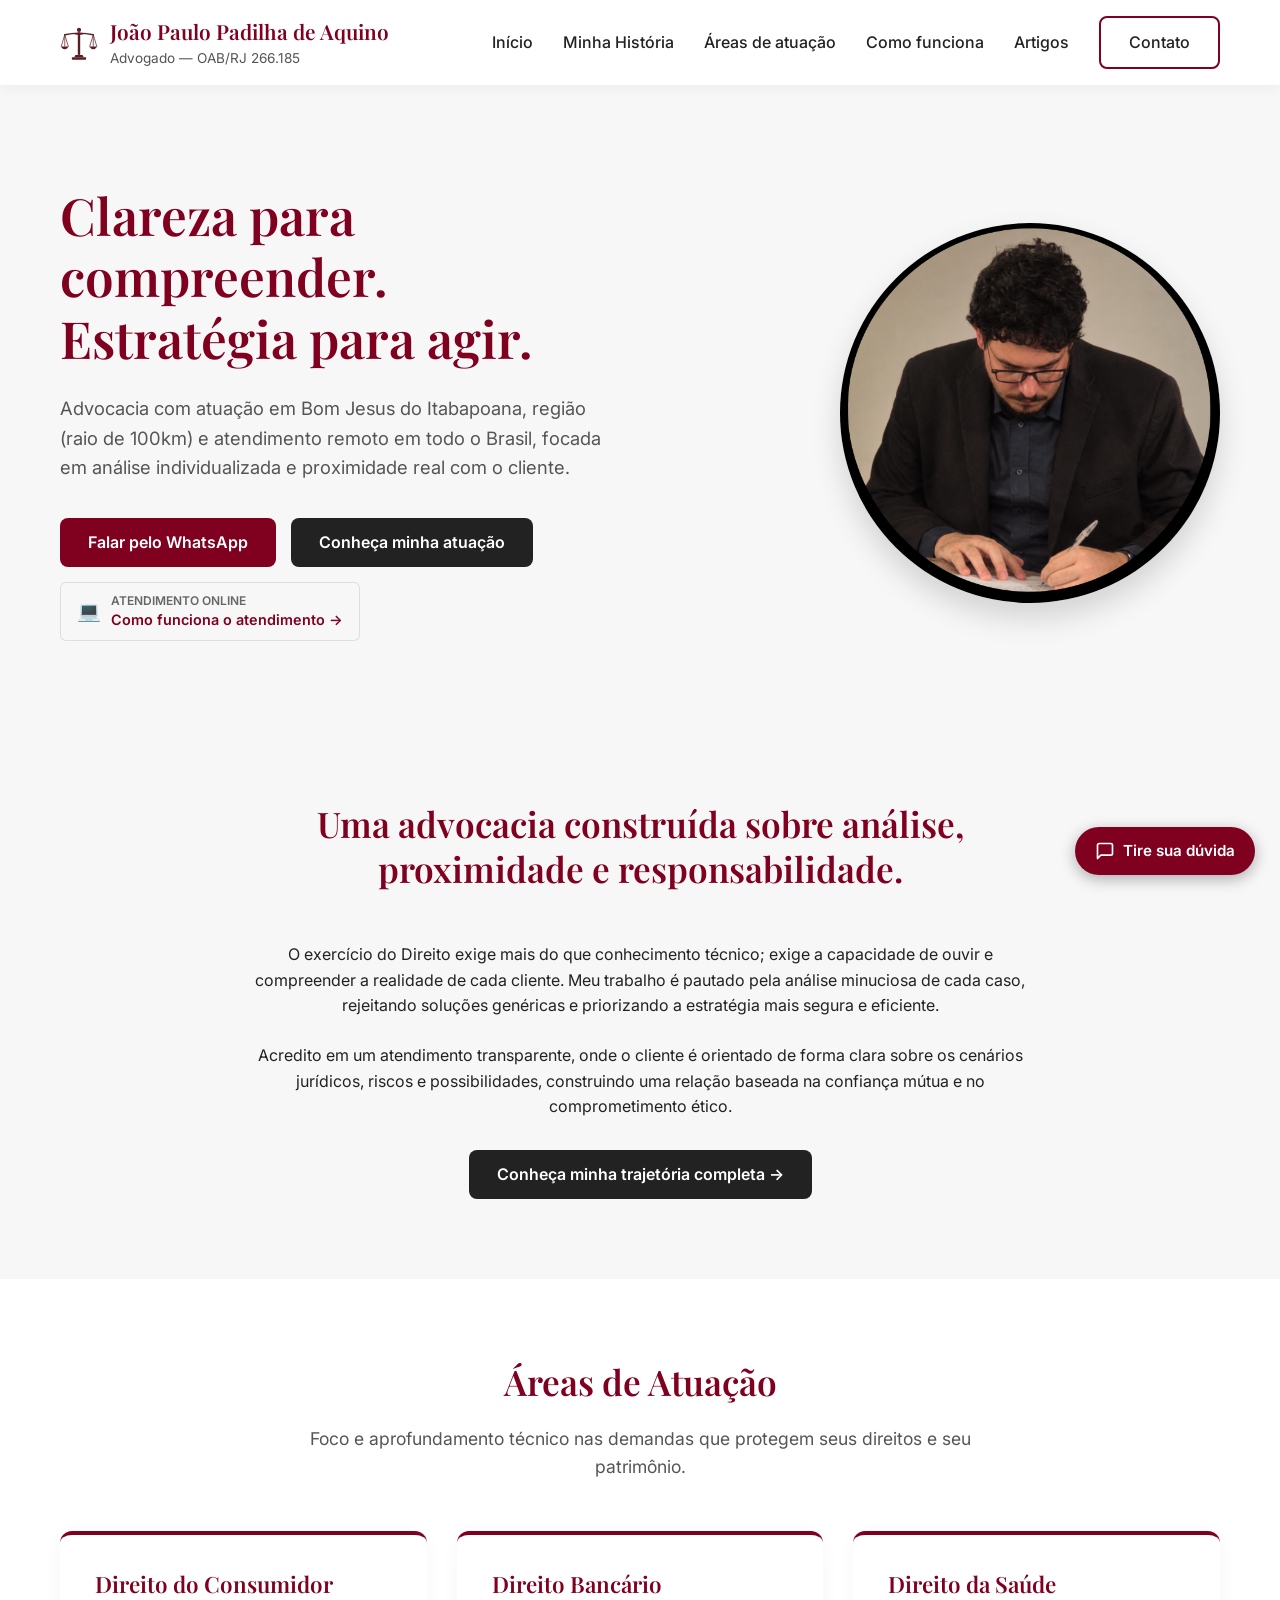
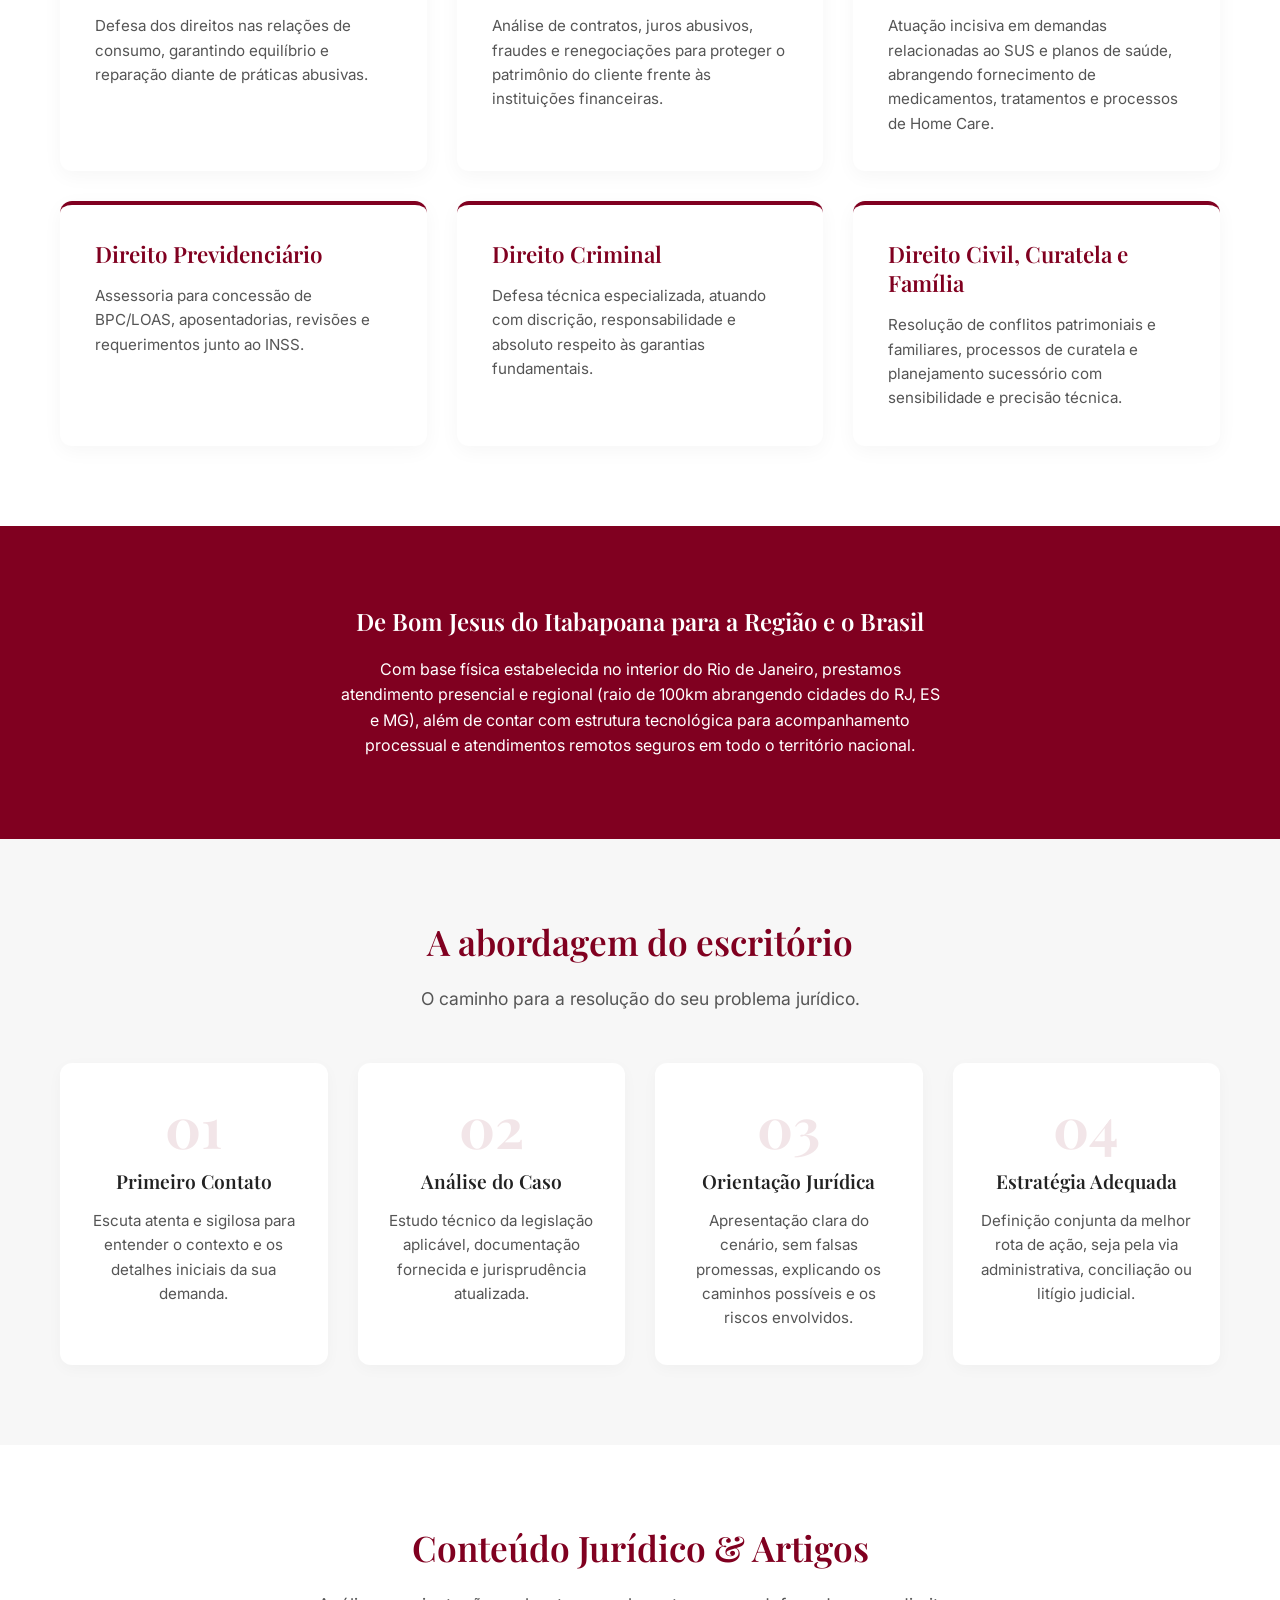
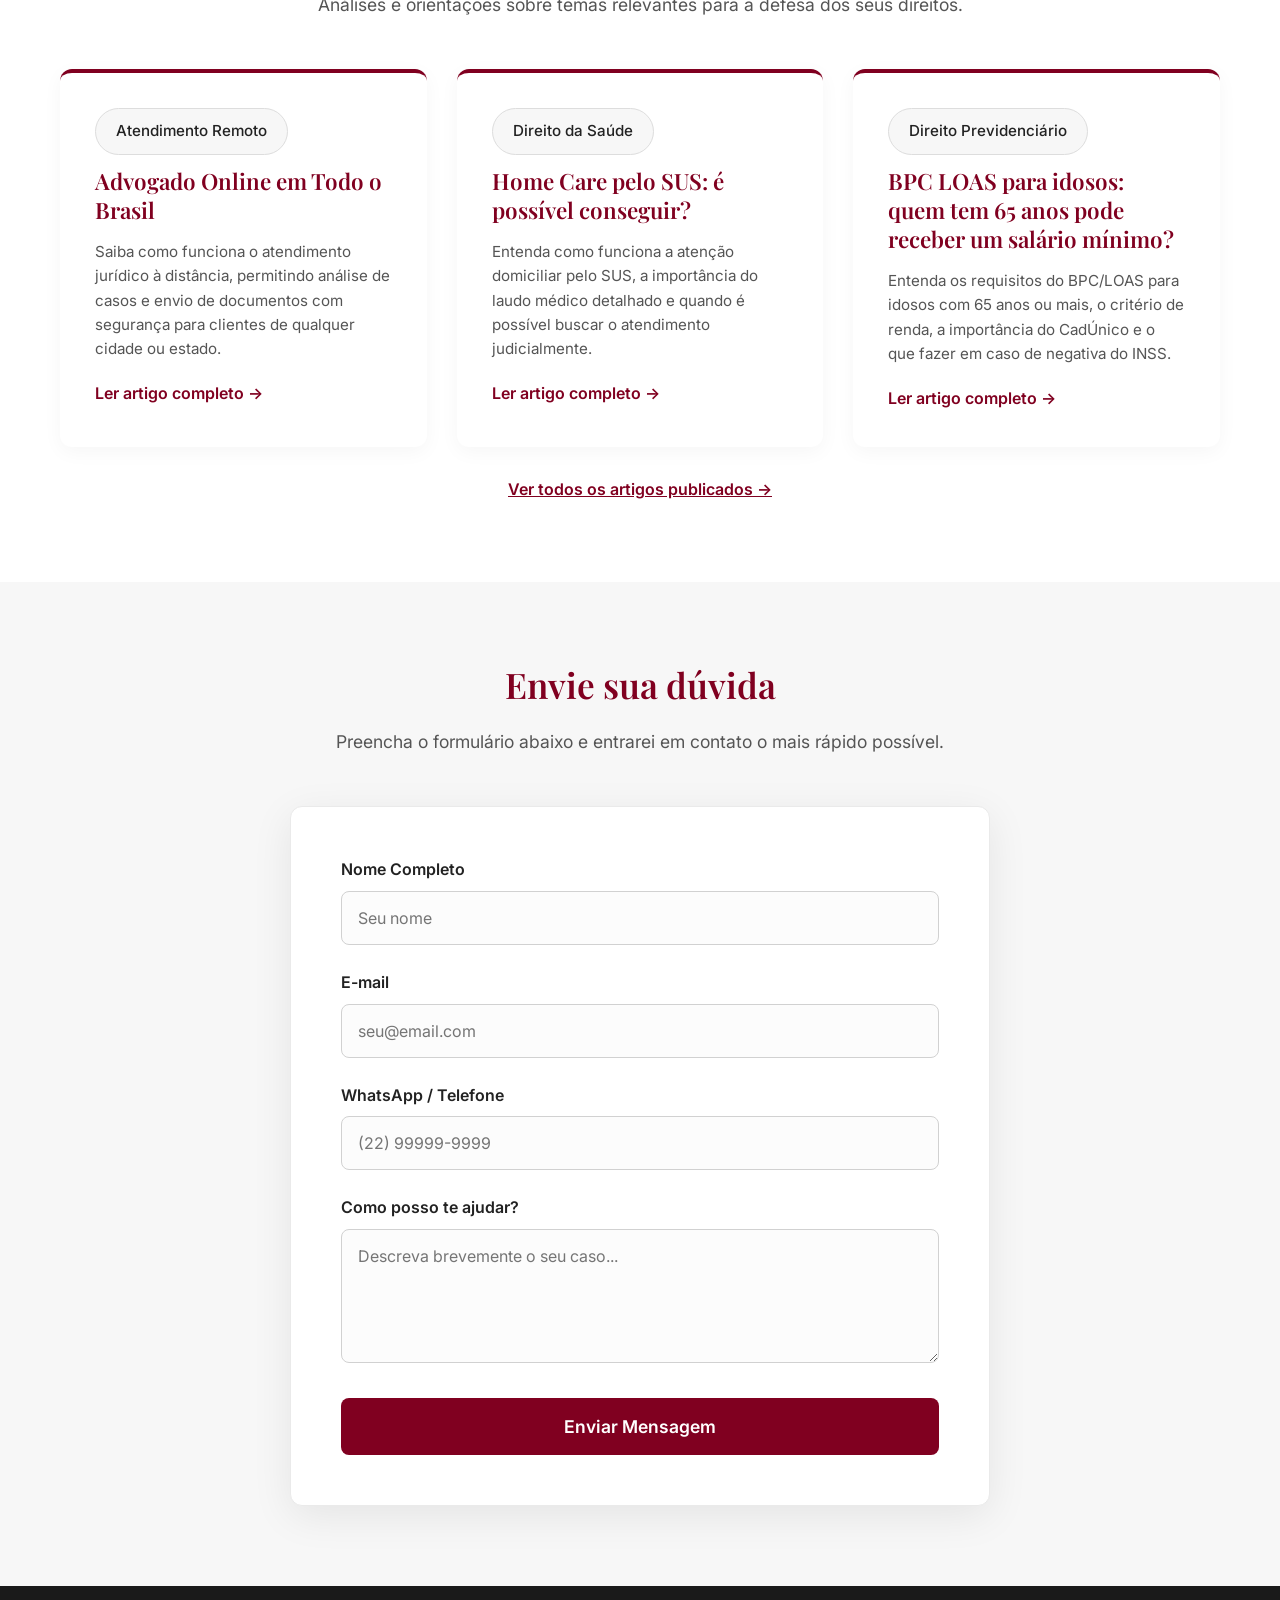
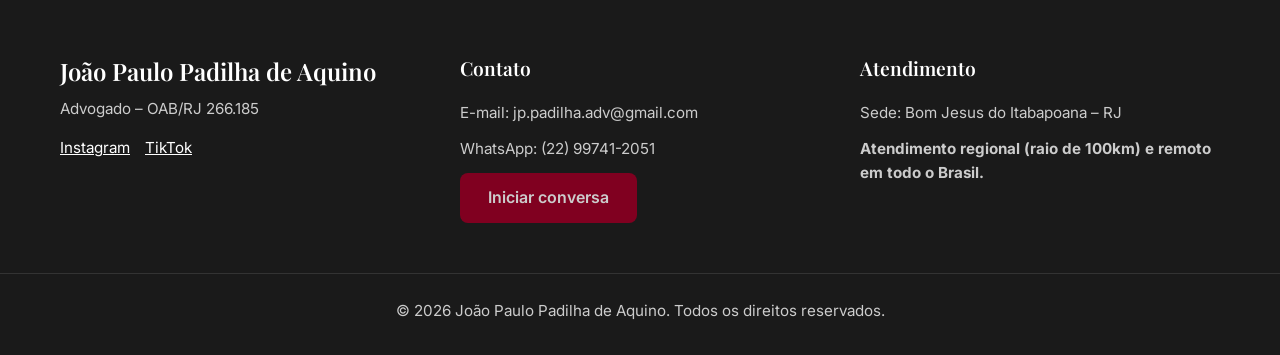
==== commit fd2fd650: "Update index.html" ====
--- a/index.html
+++ b/index.html
@@ -95,10 +95,11 @@
                 <span></span><span></span><span></span>
             </button>
 
+            <!-- Menu com link para Minha História no topo -->
             <nav class="nav-menu">
                 <ul>
                     <li><a href="#inicio">Início</a></li>
-                    <li><a href="#sobre">Sobre</a></li>
+                    <li><a href="artigos/historia.html">Minha História</a></li>
                     <li><a href="#atuacao">Áreas de atuação</a></li>
                     <li><a href="#como-ajudar">Como funciona</a></li>
                     <li><a href="#conteudo">Artigos</a></li>
@@ -115,7 +116,7 @@
                 <h1>Clareza para compreender.<br>Estratégia para agir.</h1>
                 <p>Advocacia com atuação em Bom Jesus do Itabapoana, região (raio de 100km) e atendimento remoto em todo o Brasil, focada em análise individualizada e proximidade real com o cliente.</p>
                 
-                <!-- Botões e Destaque de Atendimento Online -->
+                <!-- Botões e Destaques no Topo -->
                 <div class="hero-buttons" style="flex-wrap: wrap; gap: 15px; align-items: center;">
                     <a href="https://wa.me/5522997412051" target="_blank" class="btn-primary">Falar pelo WhatsApp</a>
                     <a href="#atuacao" class="btn-secondary">Conheça minha atuação</a>
@@ -144,7 +145,8 @@
             </div>
             <div class="sobre-content" style="max-width: 800px; margin: 0 auto; text-align: center;">
                 <p style="margin-bottom: 24px;">O exercício do Direito exige mais do que conhecimento técnico; exige a capacidade de ouvir e compreender a realidade de cada cliente. Meu trabalho é pautado pela análise minuciosa de cada caso, rejeitando soluções genéricas e priorizando a estratégia mais segura e eficiente.</p>
-                <p>Acredito em um atendimento transparente, onde o cliente é orientado de forma clara sobre os cenários jurídicos, riscos e possibilidades, construindo uma relação baseada na confiança mútua e no comprometimento ético.</p>
+                <p style="margin-bottom: 30px;">Acredito em um atendimento transparente, onde o cliente é orientado de forma clara sobre os cenários jurídicos, riscos e possibilidades, construindo uma relação baseada na confiança mútua e no comprometimento ético.</p>
+                <a href="artigos/historia.html" class="btn-secondary" style="display: inline-block;">Conheça minha trajetória completa &rarr;</a>
             </div>
         </div>
     </section>
@@ -234,7 +236,7 @@
             </div>
             
             <div class="grid-cards" style="margin-bottom: 30px;">
-                <!-- Artigo Atendimento Online (Novo) -->
+                <!-- Artigo Atendimento Online -->
                 <article class="card">
                     <span class="tag" style="display: inline-block; margin-bottom: 12px; background-color: var(--bg-light);">Atendimento Remoto</span>
                     <h3>Advogado Online em Todo o Brasil</h3>
@@ -259,7 +261,7 @@
                 </article>
             </div>
 
-            <!-- Link Pequeno para Ver Todos os Artigos -->
+            <!-- Link para Ver Todos os Artigos -->
             <div style="text-align: center;">
                 <a href="artigos/todos-os-artigos.html" style="color: var(--primary); font-weight: 600; font-size: 1rem; text-decoration: underline;">Ver todos os artigos publicados &rarr;</a>
             </div>
@@ -275,10 +277,8 @@
             </div>
             
             <div class="form-container">
-                <!-- O FormSubmit envia direto para o seu e-mail -->
                 <form action="https://formsubmit.co/jp.padilha.adv@gmail.com" method="POST" class="contact-form">
                     
-                    <!-- Configurações ocultas do FormSubmit -->
                     <input type="hidden" name="_captcha" value="false">
                     <input type="hidden" name="_next" value="https://joaopaulopadilha.adv.br/">
                     <input type="hidden" name="_subject" value="Novo contato pelo site!">
@@ -303,4 +303,49 @@
                         <textarea id="mensagem" name="Mensagem" rows="5" placeholder="Descreva brevemente o seu caso..." required></textarea>
                     </div>
 
-                    <button type="submit" class="btn-primary" style="width: 100%; text-align: center;
+                    <button type="submit" class="btn-primary" style="width: 100%; text-align: center; justify-content: center;">Enviar Mensagem</button>
+                </form>
+            </div>
+        </div>
+    </section>
+
+    <!-- FOOTER / CONTATO -->
+    <footer id="contato" class="footer">
+        <div class="container footer-grid">
+            <div class="footer-brand">
+                <h3 class="font-serif">João Paulo Padilha de Aquino</h3>
+                <p>Advogado – OAB/RJ 266.185</p>
+                <div style="display: flex; gap: 15px; margin-top: 15px;">
+                    <a href="https://www.instagram.com/jp.padilha.advogado/" target="_blank" style="color: inherit; text-decoration: underline; font-size: 0.95rem;">Instagram</a>
+                    <a href="https://www.tiktok.com/@drjppadilha" target="_blank" style="color: inherit; text-decoration: underline; font-size: 0.95rem;">TikTok</a>
+                </div>
+            </div>
+            <div class="footer-contact">
+                <h4>Contato</h4>
+                <p>E-mail: <a href="mailto:jp.padilha.adv@gmail.com">jp.padilha.adv@gmail.com</a></p>
+                <p>WhatsApp: <a href="https://wa.me/5522997412051" target="_blank">(22) 99741-2051</a></p>
+                <a href="https://wa.me/5522997412051" target="_blank" class="btn-primary mt-2">Iniciar conversa</a>
+            </div>
+            <div class="footer-location">
+                <h4>Atendimento</h4>
+                <p>Sede: Bom Jesus do Itabapoana – RJ</p>
+                <p><strong>Atendimento regional (raio de 100km) e remoto em todo o Brasil.</strong></p>
+            </div>
+        </div>
+        <div class="footer-bottom">
+            <p>&copy; <span id="year"></span> João Paulo Padilha de Aquino. Todos os direitos reservados.</p>
+        </div>
+    </footer>
+
+    <!-- BOTÃO FLUTUANTE "Tire sua dúvida" -->
+    <a href="#fale-conosco" aria-label="Tire sua dúvida" style="position: fixed; bottom: 25px; right: 25px; background-color: var(--primary); color: white; padding: 12px 20px; border-radius: 50px; display: flex; align-items: center; gap: 8px; font-family: 'Inter', sans-serif; font-size: 0.95rem; font-weight: 600; box-shadow: 0 4px 15px rgba(0,0,0,0.3); z-index: 9999; text-decoration: none; transition: transform 0.3s ease;">
+        <svg viewBox="0 0 24 24" width="20" height="20" fill="none" stroke="currentColor" stroke-width="2" stroke-linecap="round" stroke-linejoin="round">
+            <path d="M21 15a2 2 0 0 1-2 2H7l-4 4V5a2 2 0 0 1 2-2h14a2 2 0 0 1 2 2z"></path>
+        </svg>
+        <span>Tire sua dúvida</span>
+    </a>
+
+    <!-- Arquivo JavaScript -->
+    <script src="script.js"></script>
+</body>
+</html>
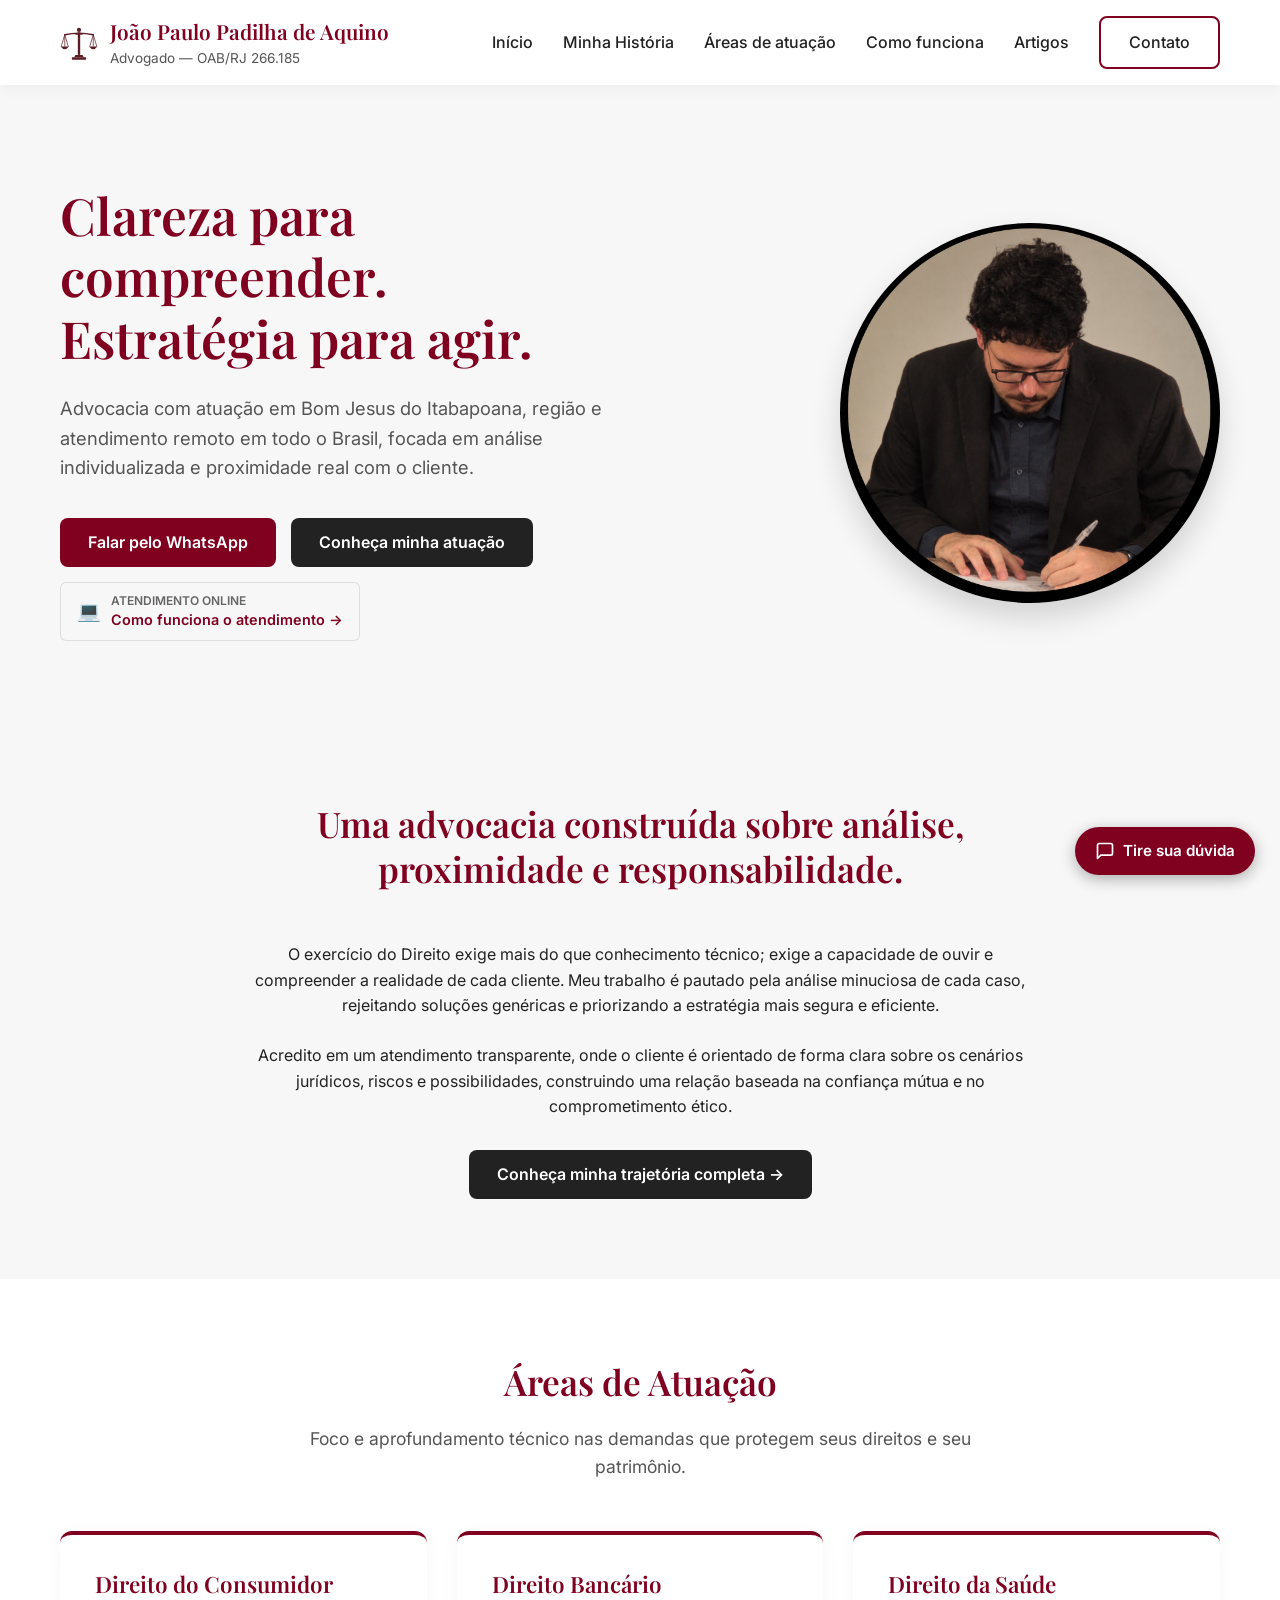
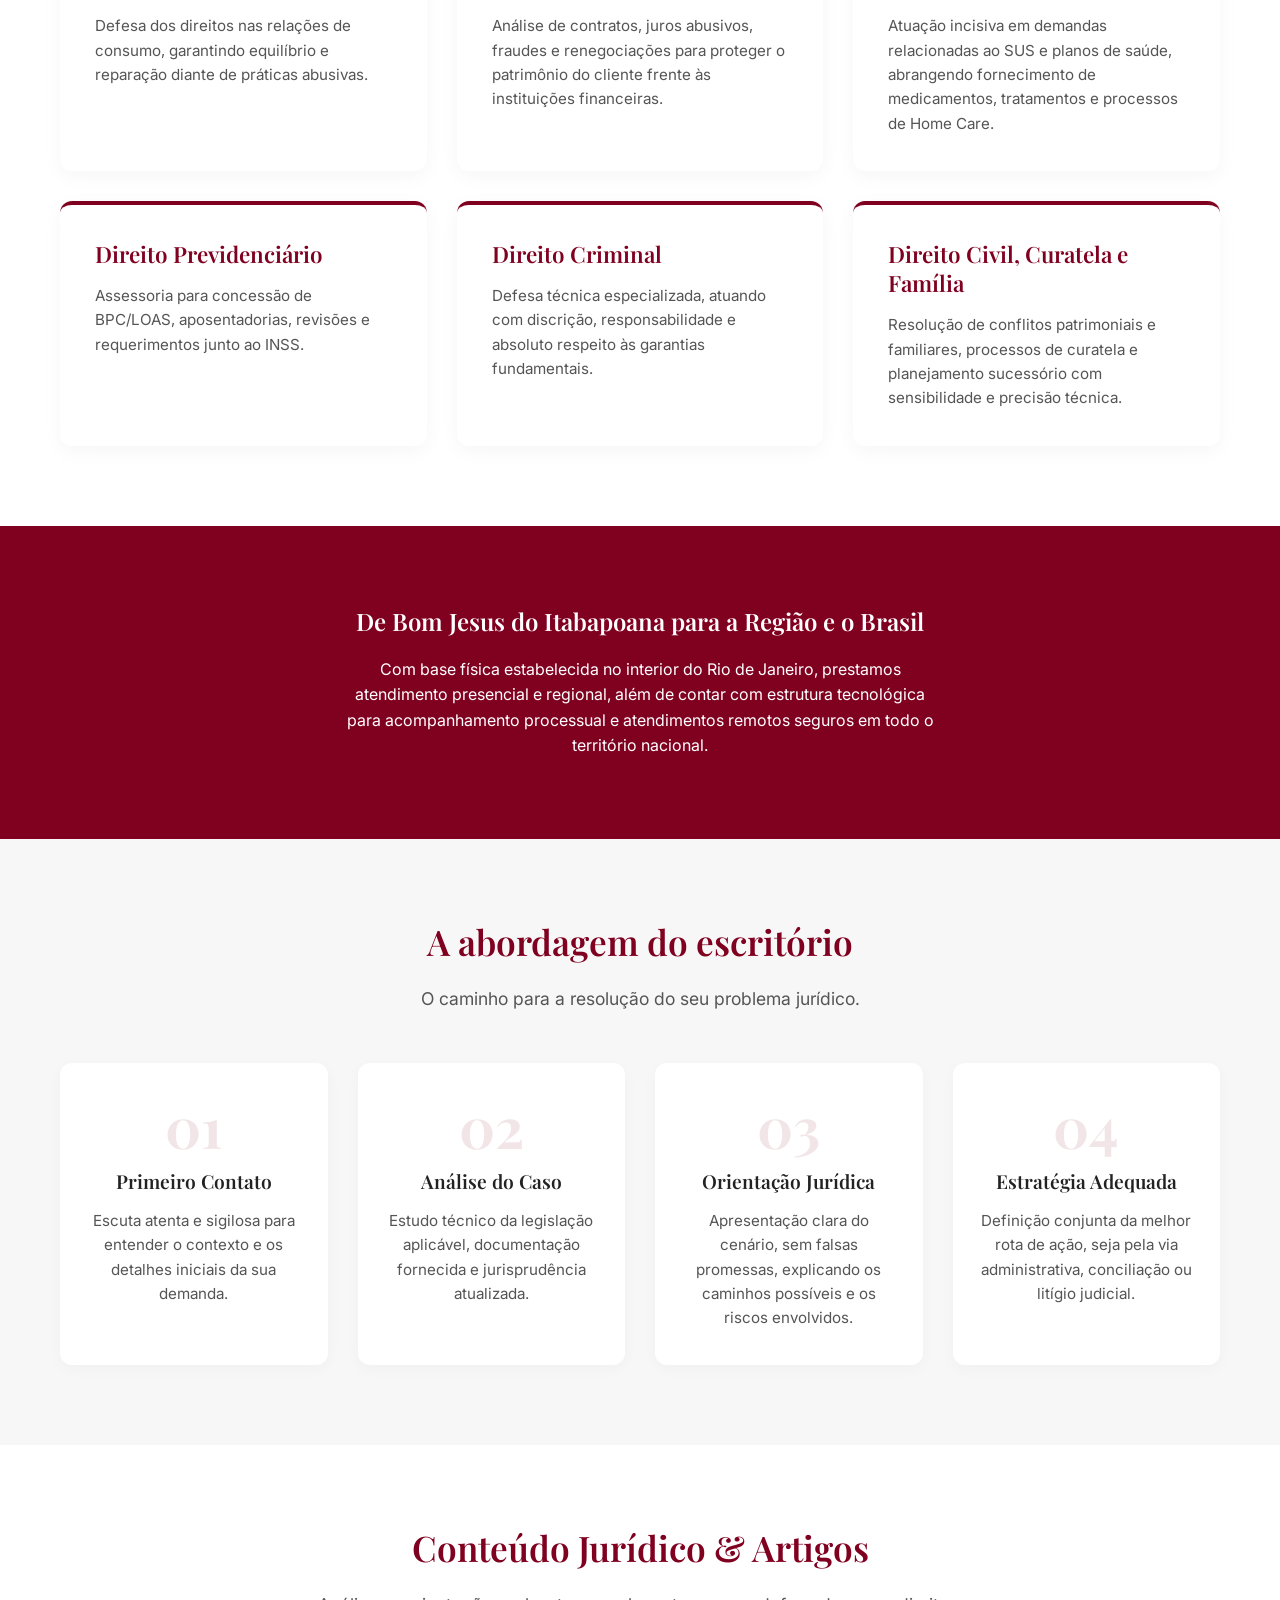
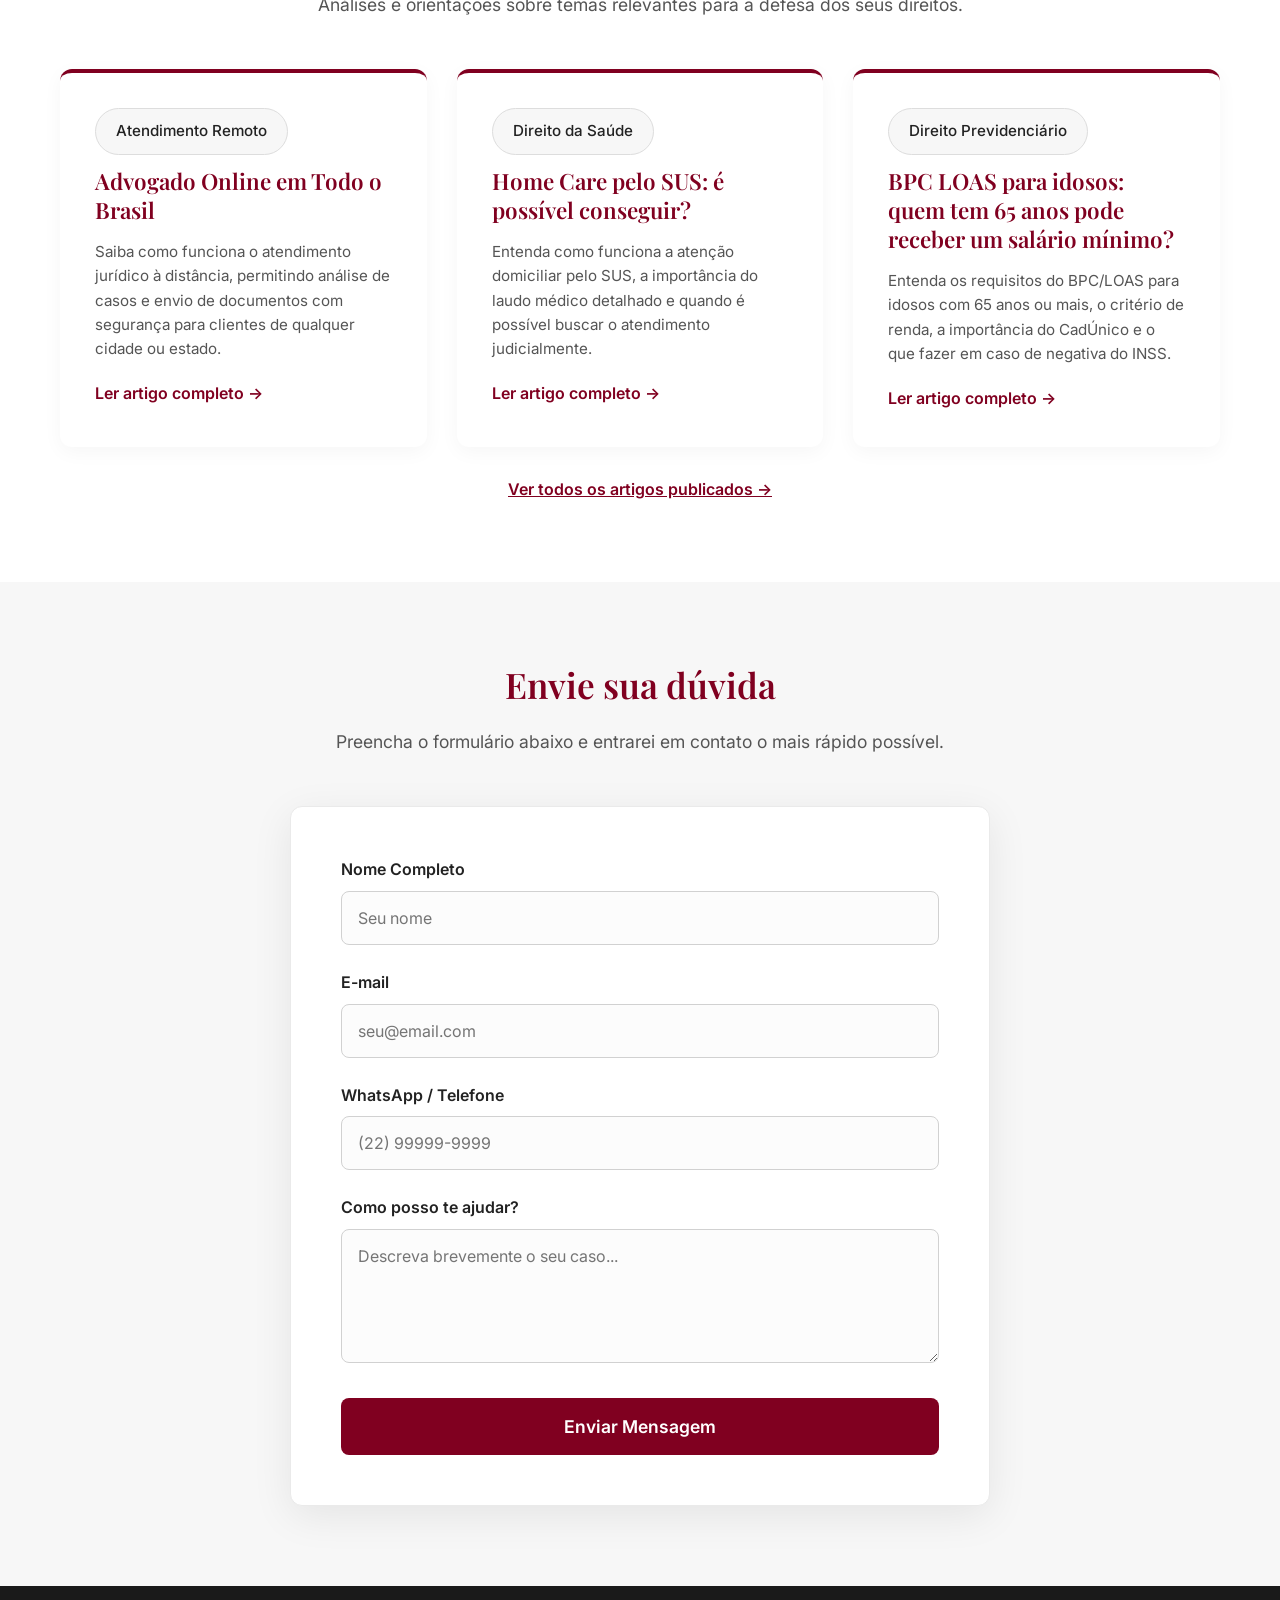
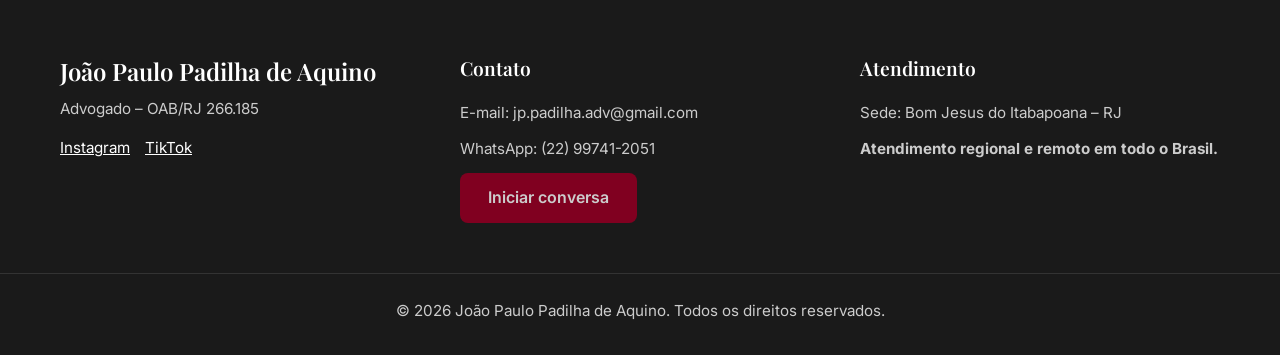
==== commit 5e436d42: "Update index.html" ====
--- a/index.html
+++ b/index.html
@@ -11,7 +11,7 @@
     <link rel="icon" type="image/svg+xml" href="assets/logo-balanca-svg.svg">
     
     <!-- Meta Description Aprimorada -->
-    <meta name="description" content="Escritório de advocacia em Bom Jesus do Itabapoana - RJ. Atuação especializada em Direito do Consumidor, Bancário, Saúde, Previdenciário, Criminal e Civil. Atendimento presencial na região (raio de 100km) e remoto em todo o Brasil.">
+    <meta name="description" content="Escritório de advocacia em Bom Jesus do Itabapoana - RJ. Atuação especializada em Direito do Consumidor, Bancário, Saúde, Previdenciário, Criminal e Civil. Atendimento presencial na região e remoto em todo o Brasil.">
     
     <!-- Keywords Ampliadas com Termos de Alta Conversão -->
     <meta name="keywords" content="advogado Bom Jesus do Itabapoana, advogado Itaperuna, advogado Cachoeiro de Itapemirim, advogado regional RJ ES MG, atendimento remoto advogado, advogado online, consultoria jurídica online, advogado BPC LOAS, advogado direito bancário, advogado home care, advogado criminalista">
@@ -59,7 +59,7 @@
       "areaServed": [
         {
           "@type": "AdministrativeArea",
-          "name": "Bom Jesus do Itabapoana e Região (raio de 100km - RJ, ES, MG)"
+          "name": "Bom Jesus do Itabapoana e Região (RJ, ES, MG)"
         },
         {
           "@type": "Country",
@@ -114,7 +114,7 @@
         <div class="container hero-container">
             <div class="hero-text">
                 <h1>Clareza para compreender.<br>Estratégia para agir.</h1>
-                <p>Advocacia com atuação em Bom Jesus do Itabapoana, região (raio de 100km) e atendimento remoto em todo o Brasil, focada em análise individualizada e proximidade real com o cliente.</p>
+                <p>Advocacia com atuação em Bom Jesus do Itabapoana, região e atendimento remoto em todo o Brasil, focada em análise individualizada e proximidade real com o cliente.</p>
                 
                 <!-- Botões e Destaques no Topo -->
                 <div class="hero-buttons" style="flex-wrap: wrap; gap: 15px; align-items: center;">
@@ -191,7 +191,7 @@
     <section id="regional" class="section bg-burgundy text-white">
         <div class="container text-center">
             <h2 class="font-serif">De Bom Jesus do Itabapoana para a Região e o Brasil</h2>
-            <p class="max-w-600">Com base física estabelecida no interior do Rio de Janeiro, prestamos atendimento presencial e regional (raio de 100km abrangendo cidades do RJ, ES e MG), além de contar com estrutura tecnológica para acompanhamento processual e atendimentos remotos seguros em todo o território nacional.</p>
+            <p class="max-w-600">Com base física estabelecida no interior do Rio de Janeiro, prestamos atendimento presencial e regional, além de contar com estrutura tecnológica para acompanhamento processual e atendimentos remotos seguros em todo o território nacional.</p>
         </div>
     </section>
 
@@ -329,7 +329,7 @@
             <div class="footer-location">
                 <h4>Atendimento</h4>
                 <p>Sede: Bom Jesus do Itabapoana – RJ</p>
-                <p><strong>Atendimento regional (raio de 100km) e remoto em todo o Brasil.</strong></p>
+                <p><strong>Atendimento regional e remoto em todo o Brasil.</strong></p>
             </div>
         </div>
         <div class="footer-bottom">
